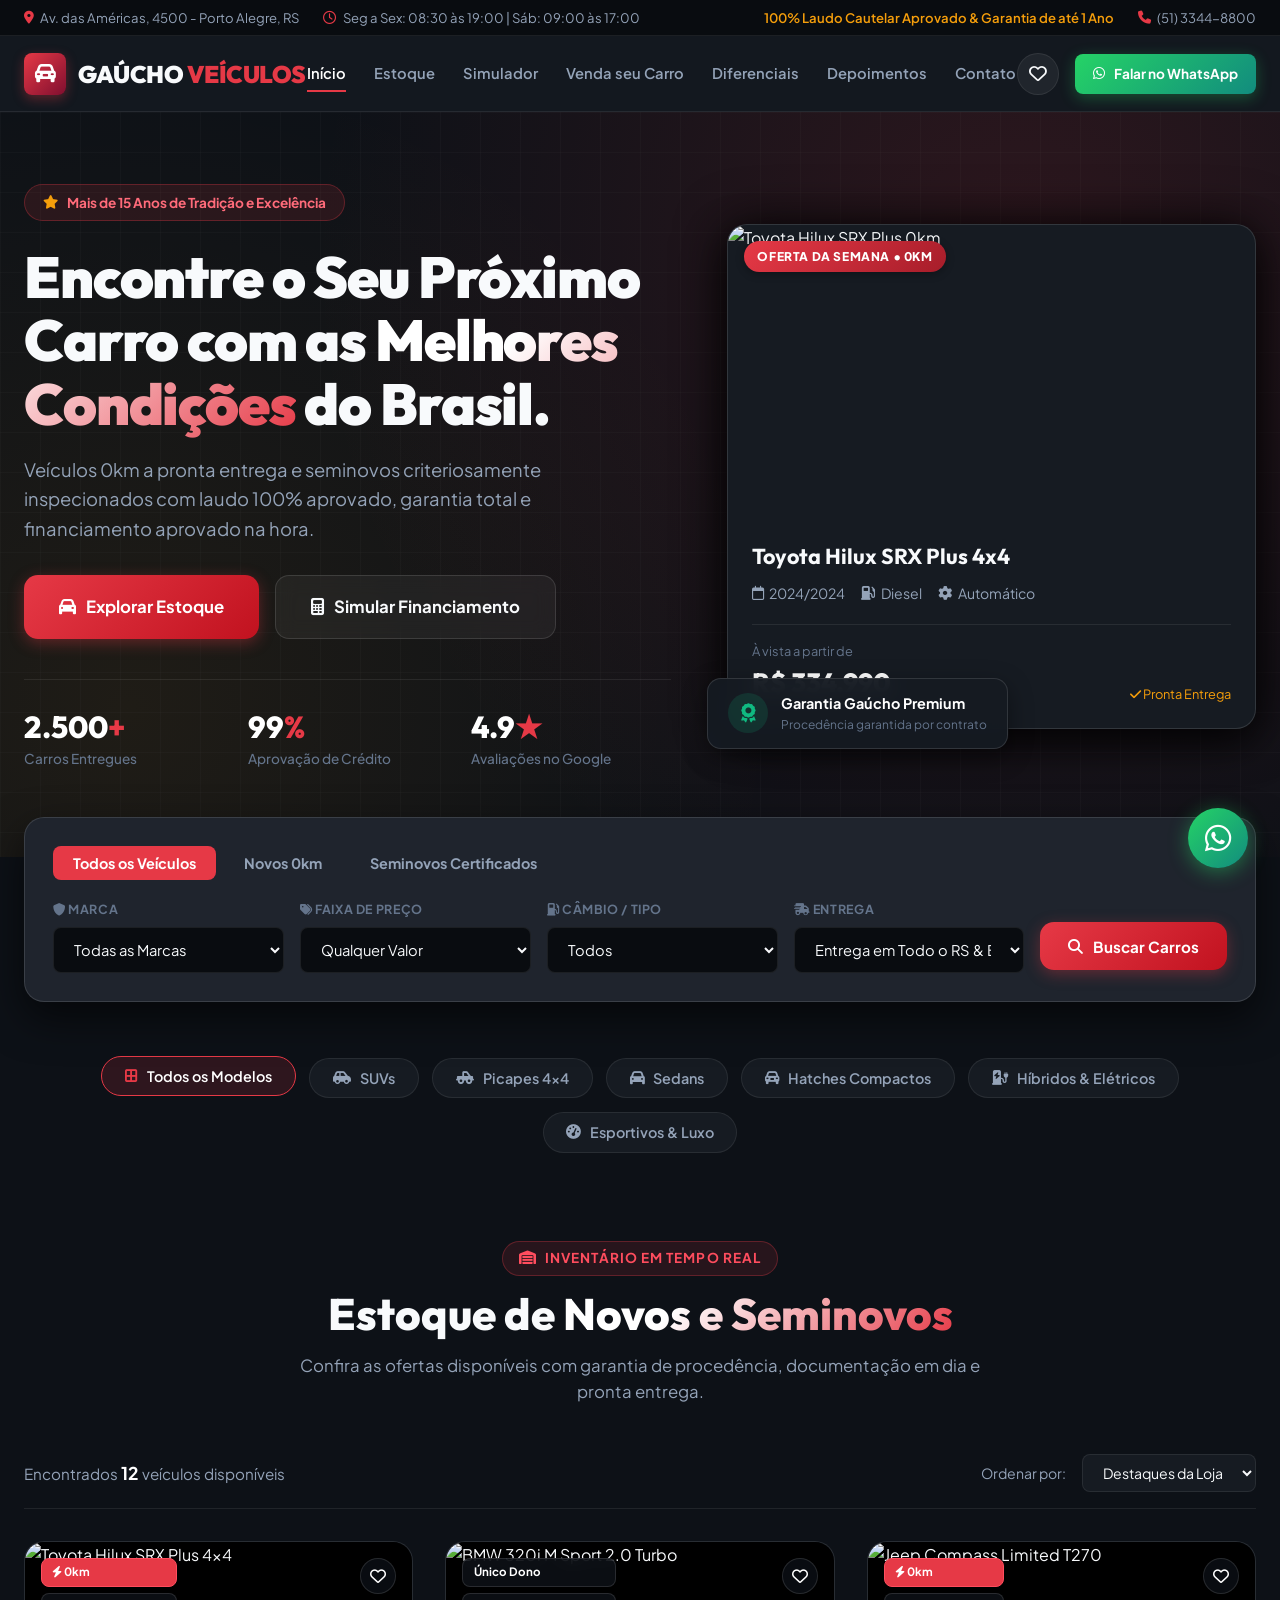
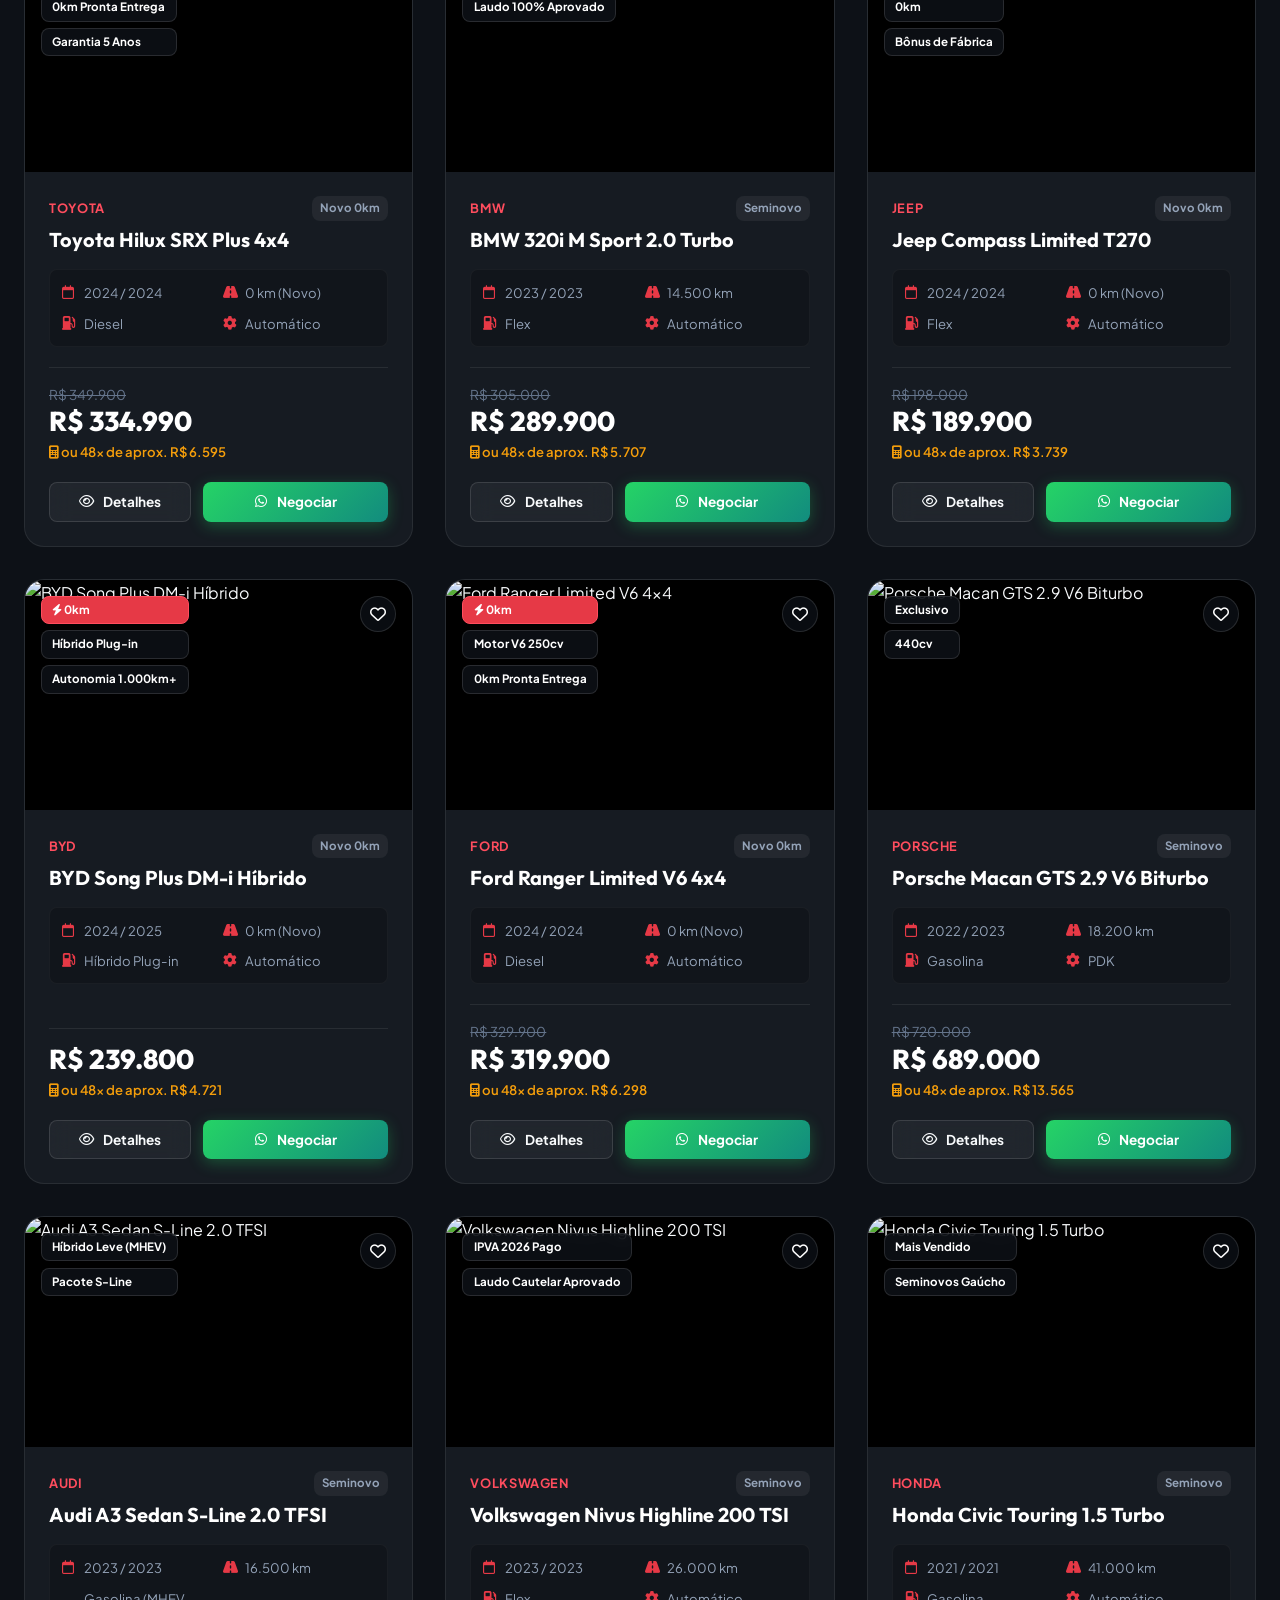
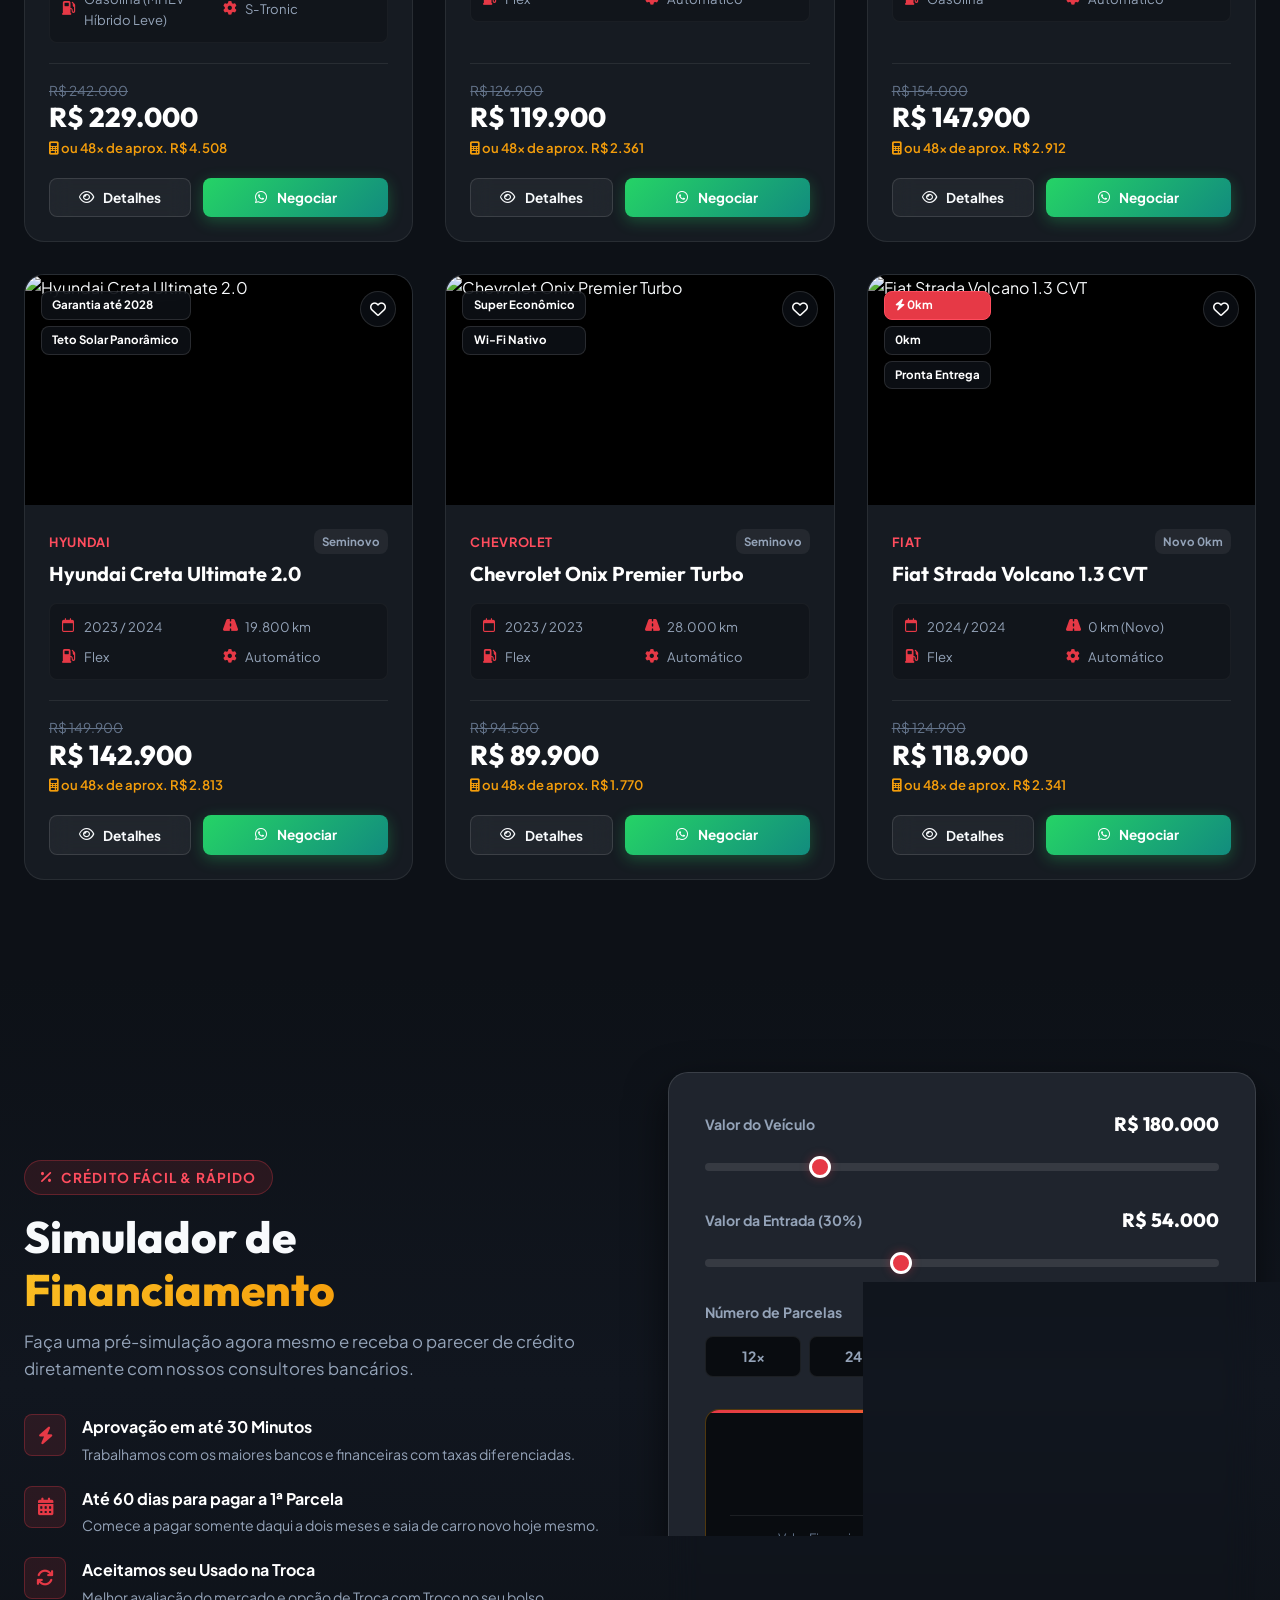
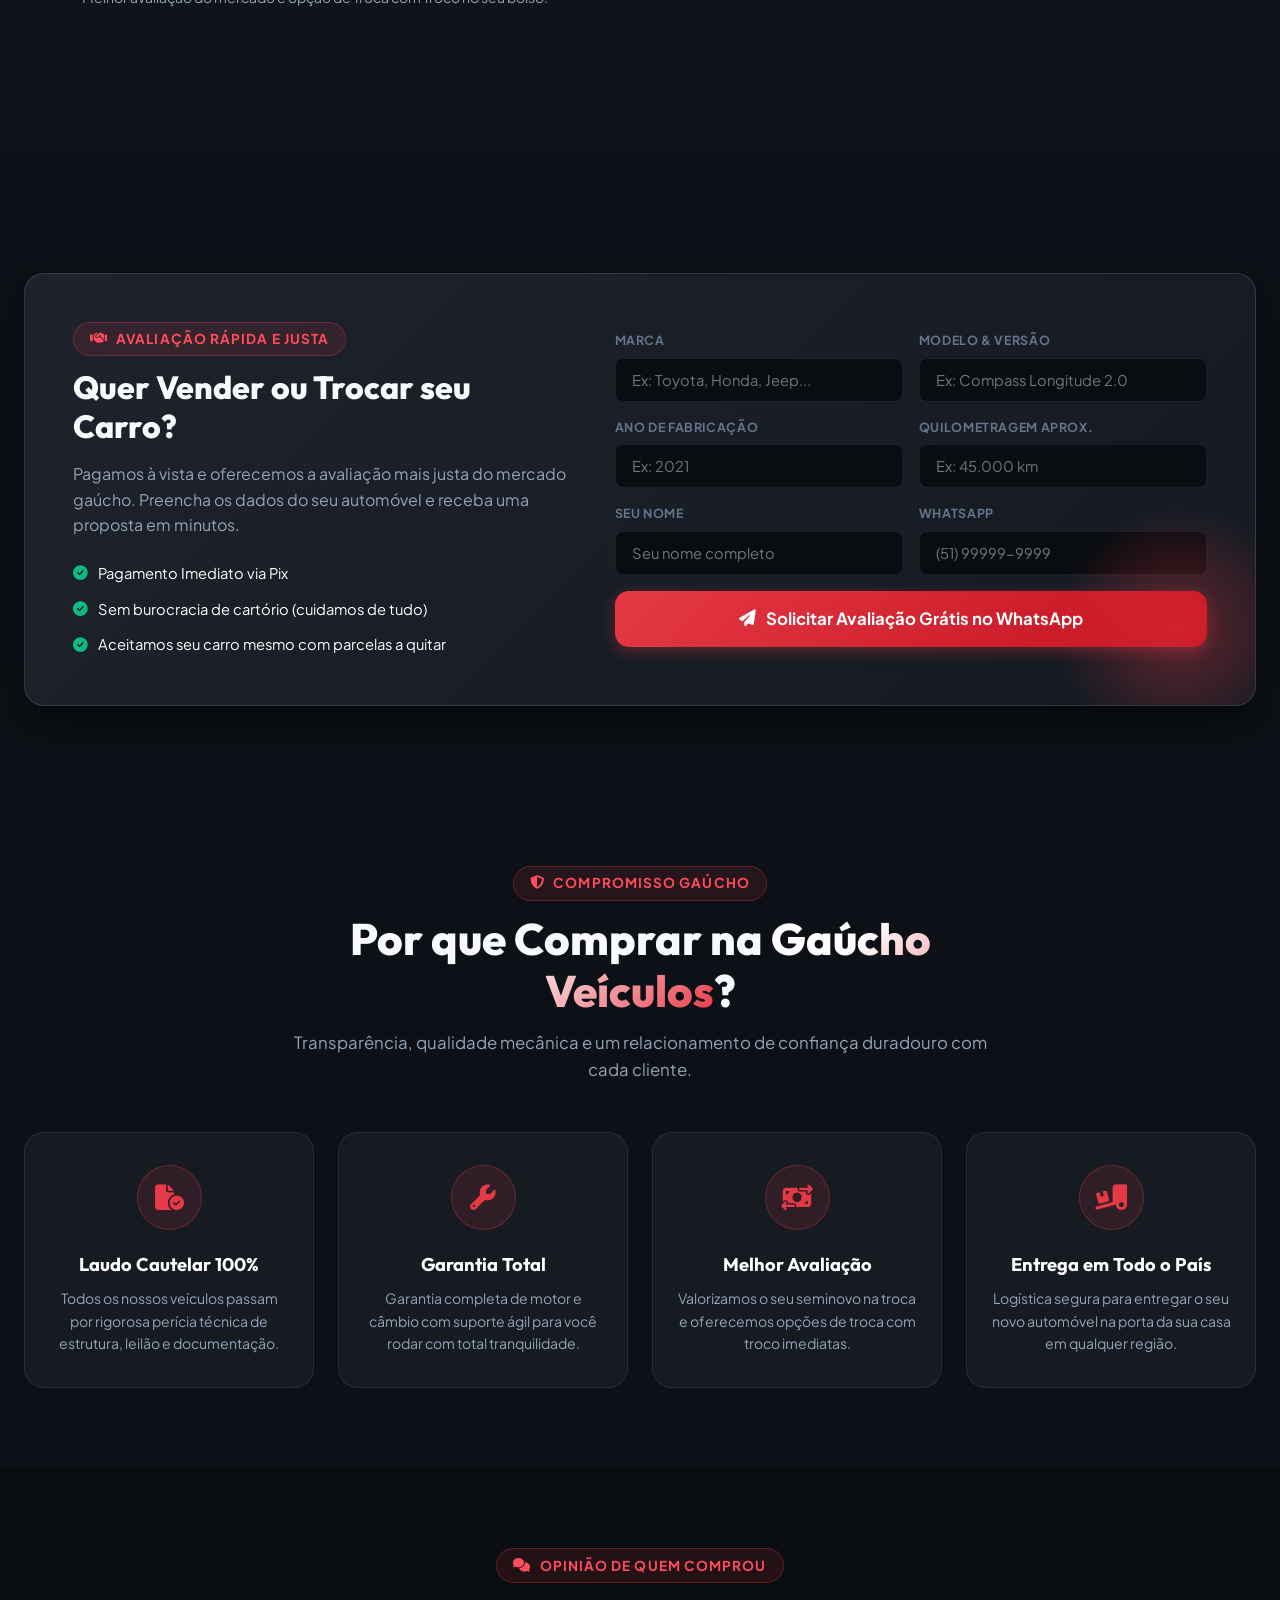
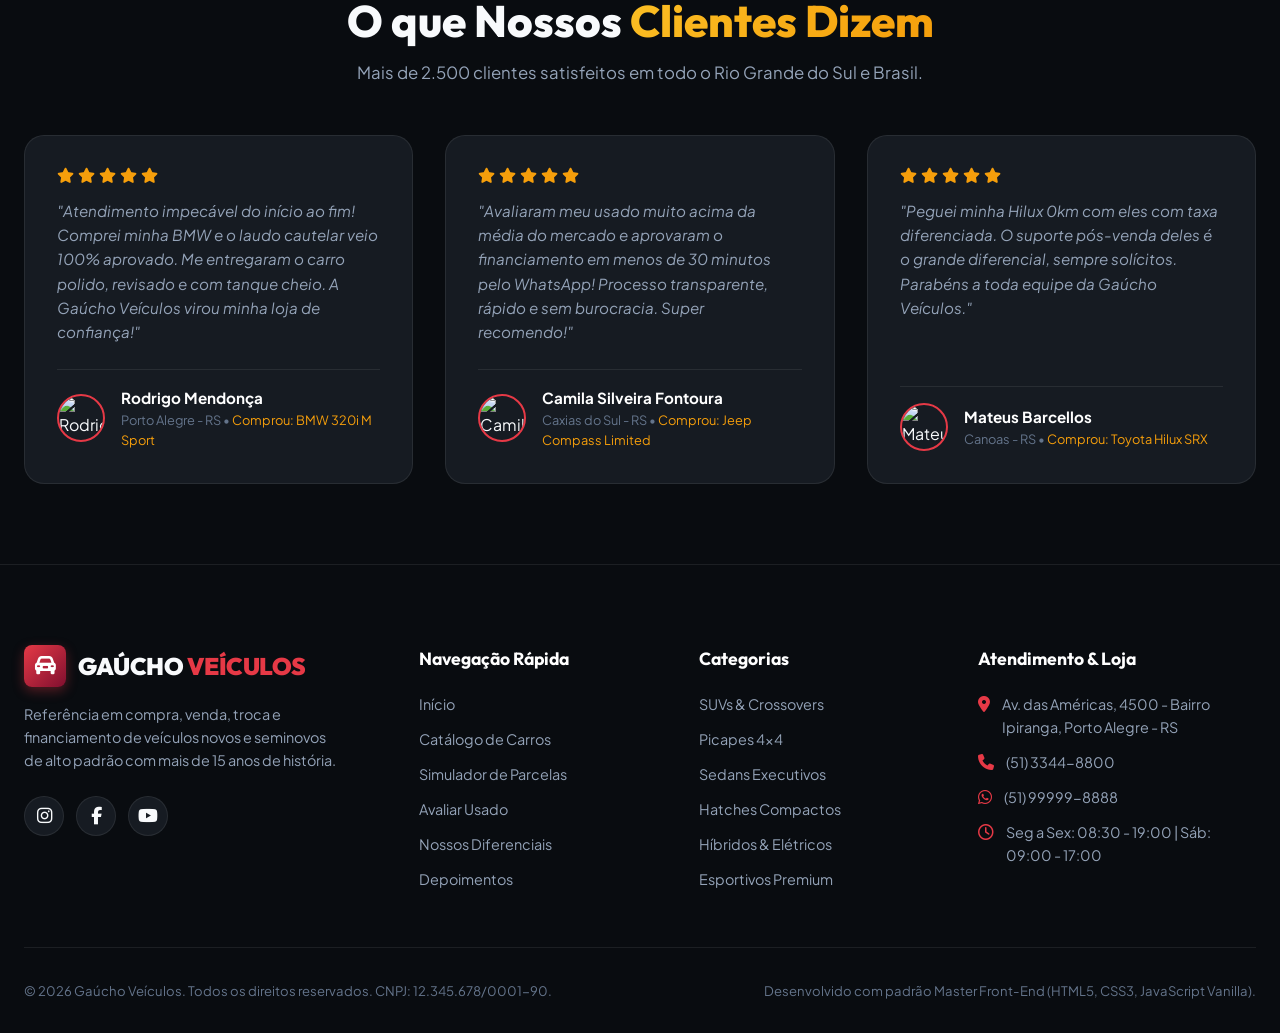
==== index.html @ 2c7e1b8a "feat: initial commit of Gaúcho Veículos landing page" ====
<!DOCTYPE html>
<html lang="pt-BR">
<head>
  <meta charset="UTF-8" />
  <meta name="viewport" content="width=device-width, initial-scale=1.0" />
  <meta name="description" content="Gaúcho Veículos - Os melhores automóveis novos (0km) e seminovos certificados. Laudo cautelar 100% aprovado, financiamento facilitado e a melhor avaliação do seu usado." />
  <meta name="keywords" content="carros novos, seminovos, comprar carro, financiamento de veículos, porto alegre, gaúcho veículos, suv, picape, sedan, 0km" />
  <meta name="author" content="Gaúcho Veículos" />

  <!-- Open Graph / Meta Compartilhamento -->
  <meta property="og:type" content="website" />
  <meta property="og:title" content="Gaúcho Veículos | Novos e Seminovos de Confiança" />
  <meta property="og:description" content="Encontre seu próximo carro novo ou seminovo com as melhores condições e taxas do mercado." />
  <meta property="og:image" content="https://images.unsplash.com/photo-1559416523-140ddc3d238c?auto=format&fit=crop&w=1200&q=80" />

  <title>Gaúcho Veículos | Carros Novos e Seminovos Premium</title>

  <!-- Font Awesome 6 (Ícones Modernos) -->
  <link rel="stylesheet" href="https://cdnjs.cloudflare.com/ajax/libs/font-awesome/6.5.1/css/all.min.css" />

  <!-- Estilos CSS -->
  <link rel="stylesheet" href="css/style.css" />
</head>
<body>

  <!-- ==================== TOPBAR ==================== -->
  <div class="topbar">
    <div class="container topbar-content">
      <div class="topbar-info">
        <div class="topbar-item">
          <i class="fa-solid fa-location-dot"></i>
          <span>Av. das Américas, 4500 - Porto Alegre, RS</span>
        </div>
        <div class="topbar-item">
          <i class="fa-regular fa-clock"></i>
          <span>Seg a Sex: 08:30 às 19:00 | Sáb: 09:00 às 17:00</span>
        </div>
      </div>
      <div class="topbar-info">
        <div class="topbar-item topbar-highlight">
          <i class="fa-solid fa-shield-check"></i>
          <span>100% Laudo Cautelar Aprovado & Garantia de até 1 Ano</span>
        </div>
        <div class="topbar-item">
          <i class="fa-solid fa-phone"></i>
          <span>(51) 3344-8800</span>
        </div>
      </div>
    </div>
  </div>

  <!-- ==================== NAVBAR ==================== -->
  <header class="navbar">
    <div class="container nav-container">
      <!-- Brand Logo -->
      <a href="#" class="brand-logo">
        <div class="brand-icon">
          <i class="fa-solid fa-car-rear"></i>
        </div>
        <div class="brand-name">GAÚCHO <span>VEÍCULOS</span></div>
      </a>

      <!-- Navigation Links -->
      <nav class="nav-links" id="nav-links">
        <a href="#inicio" class="nav-link active">Início</a>
        <a href="#estoque" class="nav-link">Estoque</a>
        <a href="#simulador" class="nav-link">Simulador</a>
        <a href="#vender" class="nav-link">Venda seu Carro</a>
        <a href="#diferenciais" class="nav-link">Diferenciais</a>
        <a href="#depoimentos" class="nav-link">Depoimentos</a>
        <a href="#contato" class="nav-link">Contato</a>
      </nav>

      <!-- Nav Actions (Favoritos & WhatsApp CTA) -->
      <div class="nav-actions">
        <button class="btn-favorites" id="btn-open-favorites" title="Ver Carros Favoritos">
          <i class="fa-regular fa-heart"></i>
          <span class="favorites-count" style="display: none;">0</span>
        </button>

        <a href="https://wa.me/5551999998888?text=Ol%C3%A1!%20Vim%20pelo%20site%20da%20Ga%C3%BAcho%20Ve%C3%ADculos%20e%20gostaria%20de%20um%20atendimento%20especializado." 
           target="_blank" 
           class="btn btn-whatsapp btn-sm">
          <i class="fa-brands fa-whatsapp"></i>
          <span>Falar no WhatsApp</span>
        </a>

        <button class="mobile-toggle" id="mobile-toggle" aria-label="Abrir Menu">
          <i class="fa-solid fa-bars"></i>
        </button>
      </div>
    </div>
  </header>

  <main>
    <!-- ==================== HERO SECTION ==================== -->
    <section class="hero" id="inicio">
      <div class="container hero-grid">
        <div class="hero-content">
          <div class="hero-badge-wrap">
            <i class="fa-solid fa-star"></i>
            <span>Mais de 15 Anos de Tradição e Excelência</span>
          </div>

          <h1 class="hero-title">
            Encontre o Seu Próximo Carro com as <span class="gradient-text">Melhores Condições</span> do Brasil.
          </h1>

          <p class="hero-description">
            Veículos 0km a pronta entrega e seminovos criteriosamente inspecionados com laudo 100% aprovado, garantia total e financiamento aprovado na hora.
          </p>

          <div class="hero-buttons">
            <a href="#estoque" class="btn btn-primary btn-lg">
              <i class="fa-solid fa-car"></i> Explorar Estoque
            </a>
            <a href="#simulador" class="btn btn-outline btn-lg">
              <i class="fa-solid fa-calculator"></i> Simular Financiamento
            </a>
          </div>

          <div class="hero-stats">
            <div class="stat-item">
              <div class="stat-number">2.500<span>+</span></div>
              <div class="stat-label">Carros Entregues</div>
            </div>
            <div class="stat-item">
              <div class="stat-number">99<span>%</span></div>
              <div class="stat-label">Aprovação de Crédito</div>
            </div>
            <div class="stat-item">
              <div class="stat-number">4.9<span>★</span></div>
              <div class="stat-label">Avaliações no Google</div>
            </div>
          </div>
        </div>

        <!-- Featured Vehicle Card in Hero -->
        <div class="hero-visual">
          <div class="hero-card-featured">
            <div class="hero-card-image-wrap">
              <img src="https://images.unsplash.com/photo-1559416523-140ddc3d238c?auto=format&fit=crop&w=1200&q=80" alt="Toyota Hilux SRX Plus 0km" />
              <div class="hero-card-tag">Oferta da Semana • 0km</div>
            </div>
            <div class="hero-card-body">
              <h3 class="hero-card-title">Toyota Hilux SRX Plus 4x4</h3>
              <div class="hero-card-specs">
                <span><i class="fa-regular fa-calendar"></i> 2024/2024</span>
                <span><i class="fa-solid fa-gas-pump"></i> Diesel</span>
                <span><i class="fa-solid fa-gear"></i> Automático</span>
              </div>
              <div class="hero-card-price-row">
                <div>
                  <div style="font-size: 0.8rem; color: var(--text-muted);">À vista a partir de</div>
                  <div class="hero-card-price">R$ 334.990</div>
                </div>
                <div class="hero-card-installments">
                  <i class="fa-solid fa-check"></i> Pronta Entrega
                </div>
              </div>
            </div>
          </div>

          <div class="hero-floating-badge">
            <div class="hero-floating-icon">
              <i class="fa-solid fa-award"></i>
            </div>
            <div>
              <div class="hero-floating-title">Garantia Gaúcho Premium</div>
              <div class="hero-floating-sub">Procedência garantida por contrato</div>
            </div>
          </div>
        </div>
      </div>
    </section>

    <!-- ==================== QUICK SEARCH BAR ==================== -->
    <section class="quick-search-section">
      <div class="container">
        <div class="quick-search-card">
          <!-- Search Tabs -->
          <div class="search-tabs">
            <button class="search-tab-btn active" data-condition="all">Todos os Veículos</button>
            <button class="search-tab-btn" data-condition="novo">Novos 0km</button>
            <button class="search-tab-btn" data-condition="seminovo">Seminovos Certificados</button>
          </div>

          <!-- Form Filters -->
          <form class="quick-search-form" id="quick-search-form">
            <div class="form-group">
              <label for="quick-brand-select"><i class="fa-solid fa-shield"></i> Marca</label>
              <select id="quick-brand-select" class="form-control">
                <option value="all">Todas as Marcas</option>
              </select>
            </div>

            <div class="form-group">
              <label for="quick-price-select"><i class="fa-solid fa-tags"></i> Faixa de Preço</label>
              <select id="quick-price-select" class="form-control">
                <option value="all">Qualquer Valor</option>
                <option value="100000">Até R$ 100.000</option>
                <option value="150000">Até R$ 150.000</option>
                <option value="250000">Até R$ 250.000</option>
                <option value="350000">Até R$ 350.000</option>
                <option value="700000">Acima de R$ 350.000</option>
              </select>
            </div>

            <div class="form-group">
              <label for="quick-fuel-select"><i class="fa-solid fa-gas-pump"></i> Câmbio / Tipo</label>
              <select id="quick-fuel-select" class="form-control">
                <option value="all">Todos</option>
                <option value="automatico">Automático</option>
                <option value="manual">Manual</option>
                <option value="hibrido">Híbrido / Elétrico</option>
              </select>
            </div>

            <div class="form-group">
              <label for="quick-city-select"><i class="fa-solid fa-truck-fast"></i> Entrega</label>
              <select id="quick-city-select" class="form-control">
                <option value="all">Entrega em Todo o RS & Brasil</option>
              </select>
            </div>

            <button type="submit" class="btn btn-primary" style="height: 48px; margin-top: 1.25rem;">
              <i class="fa-solid fa-magnifying-glass"></i> Buscar Carros
            </button>
          </form>
        </div>
      </div>
    </section>

    <!-- ==================== CATEGORIES PILLS ==================== -->
    <section class="categories-bar-section">
      <div class="container">
        <div class="category-pills-wrap">
          <button class="category-pill active" data-category="all">
            <i class="fa-solid fa-border-all"></i> Todos os Modelos
          </button>
          <button class="category-pill" data-category="suv">
            <i class="fa-solid fa-car-side"></i> SUVs
          </button>
          <button class="category-pill" data-category="pickup">
            <i class="fa-solid fa-truck-pickup"></i> Picapes 4x4
          </button>
          <button class="category-pill" data-category="sedan">
            <i class="fa-solid fa-car"></i> Sedans
          </button>
          <button class="category-pill" data-category="hatch">
            <i class="fa-solid fa-car-rear"></i> Hatches Compactos
          </button>
          <button class="category-pill" data-category="eletrico">
            <i class="fa-solid fa-charging-station"></i> Híbridos & Elétricos
          </button>
          <button class="category-pill" data-category="esportivo">
            <i class="fa-solid fa-gauge-high"></i> Esportivos & Luxo
          </button>
        </div>
      </div>
    </section>

    <!-- ==================== ESTOQUE (CATÁLOGO) ==================== -->
    <section class="catalog-section" id="estoque">
      <div class="container">
        <div class="section-header">
          <div class="section-tag">
            <i class="fa-solid fa-warehouse"></i> Inventário em Tempo Real
          </div>
          <h2 class="section-title">Estoque de <span class="gradient-text">Novos e Seminovos</span></h2>
          <p class="section-subtitle">
            Confira as ofertas disponíveis com garantia de procedência, documentação em dia e pronta entrega.
          </p>
        </div>

        <!-- Catalog Header Bar (Contador e Ordenação) -->
        <div class="catalog-header-bar">
          <div class="catalog-results-count">
            Encontrados <strong id="catalog-count">0</strong> veículos disponíveis
          </div>
          <div class="catalog-controls">
            <label for="sort-select" style="font-size: 0.88rem; color: var(--text-secondary);">Ordenar por:</label>
            <select id="sort-select" class="sort-select">
              <option value="featured">Destaques da Loja</option>
              <option value="price-asc">Menor Preço</option>
              <option value="price-desc">Maior Preço</option>
              <option value="year-desc">Ano mais Novo</option>
            </select>
          </div>
        </div>

        <!-- Dynamic Grid of Cars -->
        <div class="catalog-grid" id="catalog-grid">
          <!-- Renderizado dinamicamente via app.js -->
        </div>
      </div>
    </section>

    <!-- ==================== SIMULADOR DE FINANCIAMENTO ==================== -->
    <section class="simulator-section" id="simulador">
      <div class="container">
        <div class="simulator-grid">
          <div class="simulator-content">
            <div class="section-tag">
              <i class="fa-solid fa-percent"></i> Crédito Fácil & Rápido
            </div>
            <h2 class="section-title">Simulador de <span class="gold-text">Financiamento</span></h2>
            <p class="section-subtitle">
              Faça uma pré-simulação agora mesmo e receba o parecer de crédito diretamente com nossos consultores bancários.
            </p>

            <div class="simulator-features-list">
              <div class="sim-feat-item">
                <div class="sim-feat-icon">
                  <i class="fa-solid fa-bolt"></i>
                </div>
                <div class="sim-feat-text">
                  <h4>Aprovação em até 30 Minutos</h4>
                  <p>Trabalhamos com os maiores bancos e financeiras com taxas diferenciadas.</p>
                </div>
              </div>

              <div class="sim-feat-item">
                <div class="sim-feat-icon">
                  <i class="fa-solid fa-calendar-days"></i>
                </div>
                <div class="sim-feat-text">
                  <h4>Até 60 dias para pagar a 1ª Parcela</h4>
                  <p>Comece a pagar somente daqui a dois meses e saia de carro novo hoje mesmo.</p>
                </div>
              </div>

              <div class="sim-feat-item">
                <div class="sim-feat-icon">
                  <i class="fa-solid fa-arrows-rotate"></i>
                </div>
                <div class="sim-feat-text">
                  <h4>Aceitamos seu Usado na Troca</h4>
                  <p>Melhor avaliação do mercado e opção de Troca com Troco no seu bolso.</p>
                </div>
              </div>
            </div>
          </div>

          <!-- Interactive Simulator Card -->
          <div class="simulator-card">
            <!-- Valor do Carro -->
            <div class="sim-range-group">
              <div class="sim-range-header">
                <label>Valor do Veículo</label>
                <div class="sim-range-value" id="sim-price-display">R$ 180.000</div>
              </div>
              <input type="range" class="sim-range" id="sim-price-input" min="40000" max="700000" step="5000" value="180000" />
            </div>

            <!-- Valor da Entrada -->
            <div class="sim-range-group">
              <div class="sim-range-header">
                <label>Valor da Entrada (<span id="sim-down-percent">30%</span>)</label>
                <div class="sim-range-value" id="sim-down-display">R$ 54.000</div>
              </div>
              <input type="range" class="sim-range" id="sim-down-input" min="0" max="144000" step="2000" value="54000" />
            </div>

            <!-- Prazo em Meses -->
            <div class="sim-range-group">
              <div class="sim-range-header">
                <label>Número de Parcelas</label>
              </div>
              <div class="sim-term-options">
                <button type="button" class="sim-term-btn" data-term="12">12x</button>
                <button type="button" class="sim-term-btn" data-term="24">24x</button>
                <button type="button" class="sim-term-btn" data-term="36">36x</button>
                <button type="button" class="sim-term-btn active" data-term="48">48x</button>
                <button type="button" class="sim-term-btn" data-term="60">60x</button>
              </div>
            </div>

            <!-- Resultado Calculado -->
            <div class="sim-results-box">
              <div class="sim-results-label">Parcela Estimada</div>
              <div class="sim-installment-value" id="sim-installment-val">R$ 3.652</div>
              <div class="sim-details-micro">
                <span>Valor Financiado: <strong id="sim-financed-val" style="color: #fff;">R$ 126.000</strong></span>
                <span>Prazo: <strong id="sim-term-display" style="color: #fff;">48 meses</strong></span>
              </div>
            </div>

            <a href="#" target="_blank" class="btn btn-whatsapp btn-lg" id="sim-whatsapp-btn" style="width: 100%;">
              <i class="fa-brands fa-whatsapp"></i> Enviar Proposta para o WhatsApp
            </a>
          </div>
        </div>
      </div>
    </section>

    <!-- ==================== VENDA OU TROQUE SEU CARRO ==================== -->
    <section class="tradein-section" id="vender">
      <div class="container">
        <div class="tradein-card">
          <div class="tradein-info">
            <div class="section-tag">
              <i class="fa-solid fa-handshake"></i> Avaliação Rápida e Justa
            </div>
            <h3>Quer Vender ou Trocar seu Carro?</h3>
            <p>
              Pagamos à vista e oferecemos a avaliação mais justa do mercado gaúcho. Preencha os dados do seu automóvel e receba uma proposta em minutos.
            </p>

            <div class="tradein-perks">
              <div class="perk-item">
                <i class="fa-solid fa-circle-check"></i> Pagamento Imediato via Pix
              </div>
              <div class="perk-item">
                <i class="fa-solid fa-circle-check"></i> Sem burocracia de cartório (cuidamos de tudo)
              </div>
              <div class="perk-item">
                <i class="fa-solid fa-circle-check"></i> Aceitamos seu carro mesmo com parcelas a quitar
              </div>
            </div>
          </div>

          <!-- Formulário de Avaliação -->
          <form class="tradein-form" id="tradein-form">
            <div class="form-group">
              <label for="trade-brand">Marca</label>
              <input type="text" id="trade-brand" class="form-control" placeholder="Ex: Toyota, Honda, Jeep..." required />
            </div>

            <div class="form-group">
              <label for="trade-model">Modelo & Versão</label>
              <input type="text" id="trade-model" class="form-control" placeholder="Ex: Compass Longitude 2.0" required />
            </div>

            <div class="form-group">
              <label for="trade-year">Ano de Fabricação</label>
              <input type="text" id="trade-year" class="form-control" placeholder="Ex: 2021" required />
            </div>

            <div class="form-group">
              <label for="trade-km">Quilometragem Aprox.</label>
              <input type="text" id="trade-km" class="form-control" placeholder="Ex: 45.000 km" required />
            </div>

            <div class="form-group">
              <label for="trade-name">Seu Nome</label>
              <input type="text" id="trade-name" class="form-control" placeholder="Seu nome completo" required />
            </div>

            <div class="form-group">
              <label for="trade-phone">WhatsApp</label>
              <input type="tel" id="trade-phone" class="form-control" placeholder="(51) 99999-9999" required />
            </div>

            <div class="full-col">
              <button type="submit" class="btn btn-primary btn-lg" style="width: 100%;">
                <i class="fa-solid fa-paper-plane"></i> Solicitar Avaliação Grátis no WhatsApp
              </button>
            </div>
          </form>
        </div>
      </div>
    </section>

    <!-- ==================== DIFERENCIAIS ==================== -->
    <section class="why-us-section" id="diferenciais">
      <div class="container">
        <div class="section-header">
          <div class="section-tag">
            <i class="fa-solid fa-shield-halved"></i> Compromisso Gaúcho
          </div>
          <h2 class="section-title">Por que Comprar na <span class="gradient-text">Gaúcho Veículos</span>?</h2>
          <p class="section-subtitle">
            Transparência, qualidade mecânica e um relacionamento de confiança duradouro com cada cliente.
          </p>
        </div>

        <div class="why-grid">
          <div class="why-card">
            <div class="why-icon-wrap">
              <i class="fa-solid fa-file-circle-check"></i>
            </div>
            <h4>Laudo Cautelar 100%</h4>
            <p>Todos os nossos veículos passam por rigorosa perícia técnica de estrutura, leilão e documentação.</p>
          </div>

          <div class="why-card">
            <div class="why-icon-wrap">
              <i class="fa-solid fa-wrench"></i>
            </div>
            <h4>Garantia Total</h4>
            <p>Garantia completa de motor e câmbio com suporte ágil para você rodar com total tranquilidade.</p>
          </div>

          <div class="why-card">
            <div class="why-icon-wrap">
              <i class="fa-solid fa-money-bill-transfer"></i>
            </div>
            <h4>Melhor Avaliação</h4>
            <p>Valorizamos o seu seminovo na troca e oferecemos opções de troca com troco imediatas.</p>
          </div>

          <div class="why-card">
            <div class="why-icon-wrap">
              <i class="fa-solid fa-truck-ramp-box"></i>
            </div>
            <h4>Entrega em Todo o País</h4>
            <p>Logística segura para entregar o seu novo automóvel na porta da sua casa em qualquer região.</p>
          </div>
        </div>
      </div>
    </section>

    <!-- ==================== DEPOIMENTOS ==================== -->
    <section class="testimonials-section" id="depoimentos">
      <div class="container">
        <div class="section-header">
          <div class="section-tag">
            <i class="fa-solid fa-comments"></i> Opinião de Quem Comprou
          </div>
          <h2 class="section-title">O que Nossos <span class="gold-text">Clientes Dizem</span></h2>
          <p class="section-subtitle">
            Mais de 2.500 clientes satisfeitos em todo o Rio Grande do Sul e Brasil.
          </p>
        </div>

        <div class="testimonials-grid" id="testimonials-grid">
          <!-- Renderizado dinamicamente via app.js -->
        </div>
      </div>
    </section>
  </main>

  <!-- ==================== FOOTER ==================== -->
  <footer class="footer" id="contato">
    <div class="container">
      <div class="footer-grid">
        <div class="footer-about">
          <a href="#" class="brand-logo">
            <div class="brand-icon">
              <i class="fa-solid fa-car-rear"></i>
            </div>
            <div class="brand-name">GAÚCHO <span>VEÍCULOS</span></div>
          </a>
          <p>
            Referência em compra, venda, troca e financiamento de veículos novos e seminovos de alto padrão com mais de 15 anos de história.
          </p>
          <div class="footer-socials">
            <a href="https://instagram.com" target="_blank" class="social-btn" title="Instagram"><i class="fa-brands fa-instagram"></i></a>
            <a href="https://facebook.com" target="_blank" class="social-btn" title="Facebook"><i class="fa-brands fa-facebook-f"></i></a>
            <a href="https://youtube.com" target="_blank" class="social-btn" title="YouTube"><i class="fa-brands fa-youtube"></i></a>
          </div>
        </div>

        <div class="footer-col">
          <h4>Navegação Rápida</h4>
          <div class="footer-links">
            <a href="#inicio">Início</a>
            <a href="#estoque">Catálogo de Carros</a>
            <a href="#simulador">Simulador de Parcelas</a>
            <a href="#vender">Avaliar Usado</a>
            <a href="#diferenciais">Nossos Diferenciais</a>
            <a href="#depoimentos">Depoimentos</a>
          </div>
        </div>

        <div class="footer-col">
          <h4>Categorias</h4>
          <div class="footer-links">
            <a href="#estoque">SUVs & Crossovers</a>
            <a href="#estoque">Picapes 4x4</a>
            <a href="#estoque">Sedans Executivos</a>
            <a href="#estoque">Hatches Compactos</a>
            <a href="#estoque">Híbridos & Elétricos</a>
            <a href="#estoque">Esportivos Premium</a>
          </div>
        </div>

        <div class="footer-col">
          <h4>Atendimento & Loja</h4>
          <div class="footer-contact-item">
            <i class="fa-solid fa-location-dot"></i>
            <span>Av. das Américas, 4500 - Bairro Ipiranga, Porto Alegre - RS</span>
          </div>
          <div class="footer-contact-item">
            <i class="fa-solid fa-phone"></i>
            <span>(51) 3344-8800</span>
          </div>
          <div class="footer-contact-item">
            <i class="fa-brands fa-whatsapp"></i>
            <span>(51) 99999-8888</span>
          </div>
          <div class="footer-contact-item">
            <i class="fa-regular fa-clock"></i>
            <span>Seg a Sex: 08:30 - 19:00 | Sáb: 09:00 - 17:00</span>
          </div>
        </div>
      </div>

      <div class="footer-bottom">
        <div>
          © 2026 Gaúcho Veículos. Todos os direitos reservados. CNPJ: 12.345.678/0001-90.
        </div>
        <div>
          Desenvolvido com padrão Master Front-End (HTML5, CSS3, JavaScript Vanilla).
        </div>
      </div>
    </div>
  </footer>

  <!-- ==================== MODAL DE DETALHES ==================== -->
  <div class="modal-overlay" id="detail-modal">
    <div class="modal-card">
      <button class="modal-close-btn" id="detail-modal-close" aria-label="Fechar Modal">
        <i class="fa-solid fa-xmark"></i>
      </button>
      <div id="detail-modal-body">
        <!-- Renderizado dinamicamente via app.js -->
      </div>
    </div>
  </div>

  <!-- ==================== MODAL DE FAVORITOS ==================== -->
  <div class="modal-overlay" id="favorites-modal">
    <div class="modal-card" style="max-width: 600px;">
      <button class="modal-close-btn" id="favs-modal-close" aria-label="Fechar Modal">
        <i class="fa-solid fa-xmark"></i>
      </button>
      <div style="padding: 1.5rem 2rem 0; border-bottom: 1px solid var(--border-subtle);">
        <h3 style="font-family: var(--font-display); font-size: 1.4rem;">
          <i class="fa-solid fa-heart" style="color: var(--primary); margin-right: 0.5rem;"></i> Meus Veículos Favoritos
        </h3>
      </div>
      <div class="favorites-modal-list" id="favorites-list">
        <!-- Renderizado dinamicamente via app.js -->
      </div>
    </div>
  </div>

  <!-- ==================== FLOATING WHATSAPP BUTTON ==================== -->
  <a href="https://wa.me/5551999998888?text=Ol%C3%A1!%20Gostaria%20de%20mais%20informa%C3%A7%C3%B5es%20sobre%20os%20ve%C3%ADculos%20da%20Ga%C3%BAcho%20Ve%C3%ADculos." 
     target="_blank" 
     class="floating-whatsapp" 
     title="Conversar no WhatsApp">
    <i class="fa-brands fa-whatsapp"></i>
  </a>

  <!-- ==================== TOAST NOTIFICATION ==================== -->
  <div class="toast" id="app-toast">
    <span id="toast-message"><i class="fa-solid fa-circle-check"></i> Mensagem</span>
  </div>

  <!-- Scripts -->
  <script src="js/data.js"></script>
  <script src="js/app.js"></script>
</body>
</html>
---- css/style.css ----
/* ==========================================================================
   GAÚCHO VEÍCULOS - ESTILOS PRINCIPAIS (CSS3 MODERNO)
   Desenvolvido com foco em alta conversão, responsividade e estética premium.
   ========================================================================== */

@import url('https://fonts.googleapis.com/css2?family=Outfit:wght@400;500;600;700;800;900&family=Plus+Jakarta+Sans:wght@300;400;500;600;700&display=swap');

/* --- VARIÁVEIS DO TEMA --- */
:root {
  /* Cores Principais */
  --bg-dark: #090c10;
  --bg-body: #0d1117;
  --bg-surface: #161b22;
  --bg-surface-elevated: #1f242d;
  --bg-surface-glass: rgba(22, 27, 34, 0.85);
  
  --primary: #e63946;
  --primary-hover: #ff4d5e;
  --primary-glow: rgba(230, 57, 70, 0.35);
  --primary-subtle: rgba(230, 57, 70, 0.12);

  --accent-gold: #f59e0b;
  --accent-gold-glow: rgba(245, 158, 11, 0.25);
  --accent-green: #10b981;
  --whatsapp-color: #25d366;
  --whatsapp-glow: rgba(37, 211, 102, 0.3);

  /* Cores de Texto */
  --text-primary: #f8fafc;
  --text-secondary: #94a3b8;
  --text-muted: #64748b;
  --text-inverse: #090c10;

  /* Bordas e Sombras */
  --border-subtle: rgba(255, 255, 255, 0.08);
  --border-focus: rgba(230, 57, 70, 0.5);
  --border-glass: rgba(255, 255, 255, 0.12);
  
  --shadow-sm: 0 2px 8px rgba(0, 0, 0, 0.3);
  --shadow-md: 0 8px 24px rgba(0, 0, 0, 0.4);
  --shadow-lg: 0 16px 40px rgba(0, 0, 0, 0.6);
  --shadow-glow: 0 0 30px var(--primary-glow);

  /* Tipografia */
  --font-display: 'Outfit', -apple-system, BlinkMacSystemFont, 'Segoe UI', Roboto, sans-serif;
  --font-body: 'Plus Jakarta Sans', -apple-system, BlinkMacSystemFont, 'Segoe UI', Roboto, sans-serif;

  /* Transições e Curvas */
  --transition-fast: 0.15s ease;
  --transition-normal: 0.25s cubic-bezier(0.4, 0, 0.2, 1);
  --transition-slow: 0.4s cubic-bezier(0.16, 1, 0.3, 1);
  --radius-sm: 8px;
  --radius-md: 14px;
  --radius-lg: 20px;
  --radius-full: 9999px;
  --max-width: 1280px;
}

/* --- RESET & BASE --- */
*, *::before, *::after {
  box-sizing: border-box;
  margin: 0;
  padding: 0;
}

html {
  scroll-behavior: smooth;
  font-size: 16px;
  color-scheme: dark;
}

body {
  font-family: var(--font-body);
  background-color: var(--bg-body);
  color: var(--text-primary);
  line-height: 1.6;
  overflow-x: hidden;
  -webkit-font-smoothing: antialiased;
  -moz-osx-font-smoothing: grayscale;
}

img {
  max-width: 100%;
  height: auto;
  display: block;
}

a {
  color: inherit;
  text-decoration: none;
  transition: var(--transition-fast);
}

button, input, select, textarea {
  font-family: inherit;
  font-size: inherit;
  border: none;
  outline: none;
  color: inherit;
}

button {
  cursor: pointer;
}

ul {
  list-style: none;
}

.container {
  width: 100%;
  max-width: var(--max-width);
  margin: 0 auto;
  padding: 0 1.5rem;
}

/* --- UTILITÁRIOS & TYPOGRAPHY --- */
.gradient-text {
  background: linear-gradient(135deg, #ffffff 30%, #e63946 100%);
  -webkit-background-clip: text;
  -webkit-text-fill-color: transparent;
}

.gold-text {
  background: linear-gradient(135deg, #fbbf24, #f59e0b);
  -webkit-background-clip: text;
  -webkit-text-fill-color: transparent;
}

.section-header {
  text-align: center;
  max-width: 700px;
  margin: 0 auto 3rem;
}

.section-tag {
  display: inline-flex;
  align-items: center;
  gap: 0.5rem;
  padding: 0.35rem 1rem;
  background: var(--primary-subtle);
  border: 1px solid rgba(230, 57, 70, 0.3);
  border-radius: var(--radius-full);
  color: var(--primary-hover);
  font-size: 0.85rem;
  font-weight: 700;
  text-transform: uppercase;
  letter-spacing: 0.08em;
  margin-bottom: 0.75rem;
}

.section-title {
  font-family: var(--font-display);
  font-size: clamp(2rem, 3.5vw, 2.75rem);
  font-weight: 800;
  line-height: 1.2;
  margin-bottom: 0.75rem;
}

.section-subtitle {
  color: var(--text-secondary);
  font-size: 1.05rem;
}

/* --- BOTÕES --- */
.btn {
  display: inline-flex;
  align-items: center;
  justify-content: center;
  gap: 0.6rem;
  padding: 0.85rem 1.75rem;
  border-radius: var(--radius-md);
  font-weight: 700;
  font-size: 0.95rem;
  transition: var(--transition-normal);
  white-space: nowrap;
}

.btn-primary {
  background: linear-gradient(135deg, var(--primary), #c1121f);
  color: #ffffff;
  box-shadow: 0 4px 15px var(--primary-glow);
}

.btn-primary:hover {
  background: linear-gradient(135deg, var(--primary-hover), var(--primary));
  box-shadow: 0 6px 22px rgba(230, 57, 70, 0.6);
  transform: translateY(-2px);
}

.btn-whatsapp {
  background: linear-gradient(135deg, #25d366, #128c7e);
  color: #ffffff;
  box-shadow: 0 4px 15px var(--whatsapp-glow);
}

.btn-whatsapp:hover {
  background: linear-gradient(135deg, #2bf075, #25d366);
  box-shadow: 0 6px 24px rgba(37, 211, 102, 0.5);
  transform: translateY(-2px);
}

.btn-outline {
  background: rgba(255, 255, 255, 0.05);
  border: 1px solid var(--border-glass);
  color: var(--text-primary);
  backdrop-filter: blur(10px);
}

.btn-outline:hover {
  background: rgba(255, 255, 255, 0.12);
  border-color: rgba(255, 255, 255, 0.3);
  transform: translateY(-2px);
}

.btn-sm {
  padding: 0.55rem 1.1rem;
  font-size: 0.85rem;
  border-radius: var(--radius-sm);
}

.btn-lg {
  padding: 1.1rem 2.2rem;
  font-size: 1.05rem;
  border-radius: var(--radius-md);
}

/* --- TOP BAR --- */
.topbar {
  background-color: var(--bg-dark);
  border-bottom: 1px solid var(--border-subtle);
  font-size: 0.82rem;
  color: var(--text-secondary);
  padding: 0.45rem 0;
}

.topbar-content {
  display: flex;
  justify-content: space-between;
  align-items: center;
  flex-wrap: wrap;
  gap: 0.5rem;
}

.topbar-info {
  display: flex;
  align-items: center;
  gap: 1.5rem;
}

.topbar-item {
  display: flex;
  align-items: center;
  gap: 0.4rem;
}

.topbar-item i {
  color: var(--primary);
}

.topbar-highlight {
  color: var(--accent-gold);
  font-weight: 600;
}

/* --- NAVBAR --- */
.navbar {
  position: sticky;
  top: 0;
  z-index: 1000;
  background: var(--bg-surface-glass);
  backdrop-filter: blur(20px);
  -webkit-backdrop-filter: blur(20px);
  border-bottom: 1px solid var(--border-subtle);
  transition: var(--transition-normal);
}

.navbar.scrolled {
  background: rgba(13, 17, 23, 0.95);
  box-shadow: var(--shadow-md);
}

.nav-container {
  display: flex;
  align-items: center;
  justify-content: space-between;
  height: 75px;
}

.brand-logo {
  display: flex;
  align-items: center;
  gap: 0.75rem;
  font-family: var(--font-display);
  font-weight: 900;
  font-size: 1.5rem;
  letter-spacing: -0.02em;
}

.brand-icon {
  width: 42px;
  height: 42px;
  background: linear-gradient(135deg, var(--primary), #800f2f);
  border-radius: var(--radius-sm);
  display: flex;
  align-items: center;
  justify-content: center;
  font-size: 1.3rem;
  color: #ffffff;
  box-shadow: 0 4px 12px var(--primary-glow);
}

.brand-name span {
  color: var(--primary);
}

.nav-links {
  display: flex;
  align-items: center;
  gap: 1.75rem;
}

.nav-link {
  font-weight: 600;
  font-size: 0.92rem;
  color: var(--text-secondary);
  position: relative;
  padding: 0.3rem 0;
}

.nav-link:hover, .nav-link.active {
  color: #ffffff;
}

.nav-link::after {
  content: '';
  position: absolute;
  bottom: -2px;
  left: 0;
  width: 0;
  height: 2px;
  background: var(--primary);
  transition: var(--transition-normal);
}

.nav-link:hover::after, .nav-link.active::after {
  width: 100%;
}

.nav-actions {
  display: flex;
  align-items: center;
  gap: 1rem;
}

.btn-favorites {
  position: relative;
  width: 42px;
  height: 42px;
  border-radius: 50%;
  background: rgba(255, 255, 255, 0.06);
  border: 1px solid var(--border-subtle);
  display: flex;
  align-items: center;
  justify-content: center;
  color: var(--text-primary);
  font-size: 1.1rem;
  transition: var(--transition-fast);
}

.btn-favorites:hover {
  background: rgba(230, 57, 70, 0.15);
  border-color: var(--primary);
  color: var(--primary);
}

.favorites-count {
  position: absolute;
  top: -4px;
  right: -4px;
  background: var(--primary);
  color: #fff;
  font-size: 0.7rem;
  font-weight: 800;
  width: 19px;
  height: 19px;
  border-radius: 50%;
  display: flex;
  align-items: center;
  justify-content: center;
  border: 2px solid var(--bg-body);
}

.mobile-toggle {
  display: none;
  background: transparent;
  color: #ffffff;
  font-size: 1.5rem;
  padding: 0.5rem;
}

/* --- HERO SECTION --- */
.hero {
  position: relative;
  padding: 4.5rem 0 5.5rem;
  overflow: hidden;
  background: radial-gradient(circle at 80% 20%, rgba(230, 57, 70, 0.15) 0%, rgba(13, 17, 23, 0) 60%),
              radial-gradient(circle at 10% 80%, rgba(245, 158, 11, 0.08) 0%, rgba(13, 17, 23, 0) 50%);
}

.hero::before {
  content: '';
  position: absolute;
  top: 0;
  left: 0;
  right: 0;
  bottom: 0;
  background-image: 
    linear-gradient(rgba(255, 255, 255, 0.02) 1px, transparent 1px),
    linear-gradient(90deg, rgba(255, 255, 255, 0.02) 1px, transparent 1px);
  background-size: 40px 40px;
  pointer-events: none;
}

.hero-grid {
  display: grid;
  grid-template-columns: 1.1fr 0.9fr;
  gap: 3.5rem;
  align-items: center;
  position: relative;
  z-index: 2;
}

.hero-badge-wrap {
  display: inline-flex;
  align-items: center;
  gap: 0.6rem;
  background: rgba(230, 57, 70, 0.12);
  border: 1px solid rgba(230, 57, 70, 0.3);
  padding: 0.4rem 1.1rem;
  border-radius: var(--radius-full);
  font-size: 0.85rem;
  font-weight: 700;
  color: #ff6b7a;
  margin-bottom: 1.5rem;
}

.hero-badge-wrap i {
  color: var(--accent-gold);
}

.hero-title {
  font-family: var(--font-display);
  font-size: clamp(2.4rem, 4.5vw, 3.8rem);
  font-weight: 900;
  line-height: 1.1;
  letter-spacing: -0.02em;
  margin-bottom: 1.25rem;
}

.hero-description {
  font-size: 1.15rem;
  color: var(--text-secondary);
  line-height: 1.6;
  margin-bottom: 2rem;
  max-width: 540px;
}

.hero-buttons {
  display: flex;
  gap: 1rem;
  flex-wrap: wrap;
  margin-bottom: 2.5rem;
}

.hero-stats {
  display: grid;
  grid-template-columns: repeat(3, 1fr);
  gap: 1.5rem;
  padding-top: 2rem;
  border-top: 1px solid var(--border-subtle);
}

.stat-number {
  font-family: var(--font-display);
  font-size: 1.9rem;
  font-weight: 800;
  color: #ffffff;
  line-height: 1;
  margin-bottom: 0.3rem;
}

.stat-number span {
  color: var(--primary);
}

.stat-label {
  font-size: 0.85rem;
  color: var(--text-muted);
  font-weight: 500;
}

/* Card Visual Hero */
.hero-visual {
  position: relative;
}

.hero-card-featured {
  background: var(--bg-surface);
  border: 1px solid var(--border-glass);
  border-radius: var(--radius-lg);
  overflow: hidden;
  box-shadow: var(--shadow-lg), 0 0 50px rgba(0, 0, 0, 0.8);
  position: relative;
  transition: var(--transition-slow);
}

.hero-card-featured:hover {
  transform: translateY(-4px);
  border-color: rgba(230, 57, 70, 0.4);
}

.hero-card-image-wrap {
  position: relative;
  height: 290px;
  overflow: hidden;
}

.hero-card-image-wrap img {
  width: 100%;
  height: 100%;
  object-fit: cover;
  transition: transform 0.6s ease;
}

.hero-card-featured:hover .hero-card-image-wrap img {
  transform: scale(1.05);
}

.hero-card-tag {
  position: absolute;
  top: 1rem;
  left: 1rem;
  background: linear-gradient(135deg, var(--primary), #a71d2a);
  color: #ffffff;
  padding: 0.35rem 0.85rem;
  border-radius: var(--radius-full);
  font-size: 0.75rem;
  font-weight: 800;
  text-transform: uppercase;
  letter-spacing: 0.05em;
  box-shadow: var(--shadow-sm);
}

.hero-card-body {
  padding: 1.5rem;
}

.hero-card-title {
  font-family: var(--font-display);
  font-size: 1.35rem;
  font-weight: 700;
  margin-bottom: 0.5rem;
}

.hero-card-specs {
  display: flex;
  gap: 1rem;
  color: var(--text-secondary);
  font-size: 0.88rem;
  margin-bottom: 1.25rem;
}

.hero-card-specs span {
  display: flex;
  align-items: center;
  gap: 0.35rem;
}

.hero-card-price-row {
  display: flex;
  align-items: flex-end;
  justify-content: space-between;
  padding-top: 1rem;
  border-top: 1px solid var(--border-subtle);
}

.hero-card-price {
  font-family: var(--font-display);
  font-size: 1.65rem;
  font-weight: 800;
  color: #ffffff;
}

.hero-card-installments {
  font-size: 0.8rem;
  color: var(--accent-gold);
}

/* Floating Guarantee Badge */
.hero-floating-badge {
  position: absolute;
  bottom: -20px;
  left: -20px;
  background: rgba(22, 27, 34, 0.95);
  backdrop-filter: blur(10px);
  border: 1px solid var(--border-glass);
  padding: 0.85rem 1.25rem;
  border-radius: var(--radius-md);
  display: flex;
  align-items: center;
  gap: 0.85rem;
  box-shadow: var(--shadow-md);
  z-index: 3;
}

.hero-floating-icon {
  width: 40px;
  height: 40px;
  border-radius: 50%;
  background: rgba(16, 185, 129, 0.15);
  color: var(--accent-green);
  display: flex;
  align-items: center;
  justify-content: center;
  font-size: 1.2rem;
}

.hero-floating-title {
  font-size: 0.9rem;
  font-weight: 700;
  color: #ffffff;
}

.hero-floating-sub {
  font-size: 0.75rem;
  color: var(--text-muted);
}

/* --- QUICK SEARCH BAR SECTION --- */
.quick-search-section {
  position: relative;
  margin-top: -2.5rem;
  z-index: 20;
}

.quick-search-card {
  background: var(--bg-surface-elevated);
  border: 1px solid var(--border-glass);
  border-radius: var(--radius-lg);
  padding: 1.75rem;
  box-shadow: var(--shadow-lg);
  backdrop-filter: blur(16px);
}

.search-tabs {
  display: flex;
  gap: 0.5rem;
  margin-bottom: 1.25rem;
}

.search-tab-btn {
  background: transparent;
  color: var(--text-secondary);
  font-weight: 700;
  font-size: 0.9rem;
  padding: 0.5rem 1.25rem;
  border-radius: var(--radius-sm);
  transition: var(--transition-fast);
}

.search-tab-btn.active, .search-tab-btn:hover {
  background: var(--primary);
  color: #ffffff;
}

.quick-search-form {
  display: grid;
  grid-template-columns: repeat(4, 1fr) auto;
  gap: 1rem;
  align-items: center;
}

.form-group {
  position: relative;
}

.form-group label {
  display: block;
  font-size: 0.78rem;
  font-weight: 700;
  text-transform: uppercase;
  letter-spacing: 0.05em;
  color: var(--text-muted);
  margin-bottom: 0.4rem;
}

.form-control {
  width: 100%;
  background: var(--bg-dark);
  border: 1px solid var(--border-subtle);
  border-radius: var(--radius-sm);
  padding: 0.75rem 1rem;
  color: var(--text-primary);
  font-size: 0.92rem;
  transition: var(--transition-fast);
}

.form-control:focus {
  border-color: var(--primary);
  box-shadow: 0 0 0 2px var(--primary-glow);
}

select.form-control {
  cursor: pointer;
}

select.form-control option {
  background: var(--bg-surface);
  color: var(--text-primary);
}

/* --- BRANDS / CATEGORIES FILTER BAR --- */
.categories-bar-section {
  padding: 3.5rem 0 1.5rem;
}

.category-pills-wrap {
  display: flex;
  align-items: center;
  justify-content: center;
  gap: 0.85rem;
  flex-wrap: wrap;
}

.category-pill {
  display: inline-flex;
  align-items: center;
  gap: 0.6rem;
  padding: 0.65rem 1.4rem;
  background: var(--bg-surface);
  border: 1px solid var(--border-subtle);
  border-radius: var(--radius-full);
  color: var(--text-secondary);
  font-size: 0.9rem;
  font-weight: 600;
  transition: var(--transition-normal);
  cursor: pointer;
}

.category-pill:hover, .category-pill.active {
  background: rgba(230, 57, 70, 0.15);
  border-color: var(--primary);
  color: #ffffff;
  transform: translateY(-2px);
}

.category-pill.active i {
  color: var(--primary);
}

/* --- ESTOQUE (CATÁLOGO DE VEÍCULOS) --- */
.catalog-section {
  padding: 4rem 0 6rem;
}

.catalog-header-bar {
  display: flex;
  justify-content: space-between;
  align-items: center;
  margin-bottom: 2rem;
  flex-wrap: wrap;
  gap: 1rem;
  padding-bottom: 1rem;
  border-bottom: 1px solid var(--border-subtle);
}

.catalog-results-count {
  font-size: 0.95rem;
  color: var(--text-secondary);
}

.catalog-results-count strong {
  color: #ffffff;
  font-size: 1.1rem;
}

.catalog-controls {
  display: flex;
  align-items: center;
  gap: 1rem;
}

.sort-select {
  background: var(--bg-surface);
  border: 1px solid var(--border-subtle);
  border-radius: var(--radius-sm);
  padding: 0.5rem 1rem;
  color: var(--text-primary);
  font-size: 0.88rem;
  cursor: pointer;
}

.catalog-grid {
  display: grid;
  grid-template-columns: repeat(auto-fill, minmax(350px, 1fr));
  gap: 2rem;
}

/* Car Card */
.car-card {
  background: var(--bg-surface);
  border: 1px solid var(--border-subtle);
  border-radius: var(--radius-lg);
  overflow: hidden;
  transition: var(--transition-normal);
  display: flex;
  flex-direction: column;
  position: relative;
}

.car-card:hover {
  transform: translateY(-6px);
  border-color: rgba(230, 57, 70, 0.4);
  box-shadow: var(--shadow-lg), 0 0 25px rgba(230, 57, 70, 0.15);
}

.car-card-header {
  position: relative;
  height: 230px;
  overflow: hidden;
  background: #000;
}

.car-card-header img {
  width: 100%;
  height: 100%;
  object-fit: cover;
  transition: transform 0.5s ease;
}

.car-card:hover .car-card-header img {
  transform: scale(1.08);
}

.car-badges {
  position: absolute;
  top: 1rem;
  left: 1rem;
  display: flex;
  flex-direction: column;
  gap: 0.4rem;
  z-index: 2;
}

.badge-tag {
  background: rgba(13, 17, 23, 0.85);
  backdrop-filter: blur(8px);
  border: 1px solid var(--border-glass);
  color: #ffffff;
  font-size: 0.72rem;
  font-weight: 700;
  padding: 0.25rem 0.65rem;
  border-radius: var(--radius-sm);
}

.badge-tag.highlight {
  background: var(--primary);
  border-color: var(--primary-hover);
}

.badge-tag.gold {
  background: #d97706;
  border-color: #f59e0b;
}

.btn-card-fav {
  position: absolute;
  top: 1rem;
  right: 1rem;
  width: 36px;
  height: 36px;
  border-radius: 50%;
  background: rgba(13, 17, 23, 0.75);
  backdrop-filter: blur(8px);
  border: 1px solid var(--border-glass);
  color: #ffffff;
  display: flex;
  align-items: center;
  justify-content: center;
  font-size: 1rem;
  transition: var(--transition-fast);
  z-index: 2;
}

.btn-card-fav:hover, .btn-card-fav.active {
  background: rgba(230, 57, 70, 0.9);
  color: #ffffff;
  transform: scale(1.1);
}

.btn-card-fav.active i {
  font-weight: 900;
}

.car-card-body {
  padding: 1.5rem;
  display: flex;
  flex-direction: column;
  flex-grow: 1;
}

.car-brand-row {
  display: flex;
  justify-content: space-between;
  align-items: center;
  margin-bottom: 0.4rem;
}

.car-brand-name {
  font-size: 0.8rem;
  font-weight: 700;
  text-transform: uppercase;
  color: var(--primary-hover);
  letter-spacing: 0.05em;
}

.car-condition-pill {
  font-size: 0.72rem;
  font-weight: 700;
  padding: 0.2rem 0.5rem;
  border-radius: var(--radius-sm);
  background: rgba(255, 255, 255, 0.06);
  color: var(--text-secondary);
}

.car-name {
  font-family: var(--font-display);
  font-size: 1.25rem;
  font-weight: 700;
  line-height: 1.3;
  margin-bottom: 1rem;
  color: #ffffff;
}

.car-specs-grid {
  display: grid;
  grid-template-columns: repeat(2, 1fr);
  gap: 0.6rem;
  margin-bottom: 1.25rem;
  background: rgba(0, 0, 0, 0.2);
  padding: 0.75rem;
  border-radius: var(--radius-sm);
  border: 1px solid rgba(255, 255, 255, 0.04);
}

.spec-item {
  display: flex;
  align-items: center;
  gap: 0.5rem;
  font-size: 0.82rem;
  color: var(--text-secondary);
}

.spec-item i {
  color: var(--primary);
  font-size: 0.85rem;
  width: 14px;
}

.car-price-block {
  margin-top: auto;
  padding-top: 1rem;
  border-top: 1px solid var(--border-subtle);
  margin-bottom: 1.25rem;
}

.car-old-price {
  font-size: 0.85rem;
  color: var(--text-muted);
  text-decoration: line-through;
  margin-bottom: 0.1rem;
}

.car-price {
  font-family: var(--font-display);
  font-size: 1.7rem;
  font-weight: 800;
  color: #ffffff;
  line-height: 1.1;
}

.car-installment-estimate {
  font-size: 0.82rem;
  color: var(--accent-gold);
  font-weight: 600;
  margin-top: 0.25rem;
}

.car-card-actions {
  display: grid;
  grid-template-columns: 1fr 1.3fr;
  gap: 0.75rem;
}

/* Empty State */
.catalog-empty {
  text-align: center;
  padding: 4rem 1rem;
  grid-column: 1 / -1;
  background: var(--bg-surface);
  border-radius: var(--radius-lg);
  border: 1px dashed var(--border-subtle);
}

.catalog-empty i {
  font-size: 3rem;
  color: var(--text-muted);
  margin-bottom: 1rem;
}

.catalog-empty h3 {
  font-family: var(--font-display);
  font-size: 1.5rem;
  margin-bottom: 0.5rem;
}

.catalog-empty p {
  color: var(--text-secondary);
  margin-bottom: 1.5rem;
}

/* --- SIMULADOR DE FINANCIAMENTO --- */
.simulator-section {
  padding: 6rem 0;
  background: linear-gradient(180deg, var(--bg-body) 0%, #11161f 50%, var(--bg-body) 100%);
  position: relative;
}

.simulator-grid {
  display: grid;
  grid-template-columns: 1fr 1fr;
  gap: 3.5rem;
  align-items: center;
}

.simulator-content .section-tag {
  margin-bottom: 1rem;
}

.simulator-features-list {
  display: flex;
  flex-direction: column;
  gap: 1.25rem;
  margin-top: 2rem;
}

.sim-feat-item {
  display: flex;
  gap: 1rem;
  align-items: flex-start;
}

.sim-feat-icon {
  width: 42px;
  height: 42px;
  border-radius: var(--radius-sm);
  background: var(--primary-subtle);
  border: 1px solid rgba(230, 57, 70, 0.3);
  color: var(--primary);
  display: flex;
  align-items: center;
  justify-content: center;
  font-size: 1.1rem;
  flex-shrink: 0;
}

.sim-feat-text h4 {
  font-size: 1rem;
  font-weight: 700;
  margin-bottom: 0.2rem;
  color: #ffffff;
}

.sim-feat-text p {
  font-size: 0.88rem;
  color: var(--text-secondary);
}

/* Card do Simulador */
.simulator-card {
  background: var(--bg-surface-elevated);
  border: 1px solid var(--border-glass);
  border-radius: var(--radius-lg);
  padding: 2.25rem;
  box-shadow: var(--shadow-lg);
  backdrop-filter: blur(16px);
}

.sim-range-group {
  margin-bottom: 1.75rem;
}

.sim-range-header {
  display: flex;
  justify-content: space-between;
  align-items: center;
  margin-bottom: 0.75rem;
}

.sim-range-header label {
  font-size: 0.88rem;
  font-weight: 700;
  color: var(--text-secondary);
}

.sim-range-value {
  font-family: var(--font-display);
  font-size: 1.2rem;
  font-weight: 800;
  color: #ffffff;
}

/* Custom Range Input */
input[type="range"].sim-range {
  -webkit-appearance: none;
  width: 100%;
  height: 8px;
  border-radius: 4px;
  background: rgba(255, 255, 255, 0.1);
  outline: none;
  cursor: pointer;
}

input[type="range"].sim-range::-webkit-slider-thumb {
  -webkit-appearance: none;
  appearance: none;
  width: 22px;
  height: 22px;
  border-radius: 50%;
  background: var(--primary);
  border: 3px solid #ffffff;
  cursor: pointer;
  box-shadow: 0 0 10px var(--primary-glow);
  transition: transform 0.1s ease;
}

input[type="range"].sim-range::-webkit-slider-thumb:hover {
  transform: scale(1.15);
}

.sim-term-options {
  display: grid;
  grid-template-columns: repeat(5, 1fr);
  gap: 0.5rem;
  margin-top: 0.5rem;
}

.sim-term-btn {
  padding: 0.65rem 0.25rem;
  background: var(--bg-dark);
  border: 1px solid var(--border-subtle);
  border-radius: var(--radius-sm);
  color: var(--text-secondary);
  font-weight: 700;
  font-size: 0.88rem;
  transition: var(--transition-fast);
}

.sim-term-btn.active, .sim-term-btn:hover {
  background: var(--primary);
  border-color: var(--primary);
  color: #ffffff;
}

.sim-results-box {
  background: var(--bg-dark);
  border: 1px solid rgba(245, 158, 11, 0.3);
  border-radius: var(--radius-md);
  padding: 1.5rem;
  margin: 2rem 0 1.5rem;
  text-align: center;
  position: relative;
  overflow: hidden;
}

.sim-results-box::before {
  content: '';
  position: absolute;
  top: 0;
  left: 0;
  right: 0;
  height: 3px;
  background: linear-gradient(90deg, var(--primary), var(--accent-gold));
}

.sim-results-label {
  font-size: 0.85rem;
  font-weight: 700;
  color: var(--text-secondary);
  text-transform: uppercase;
  letter-spacing: 0.05em;
  margin-bottom: 0.3rem;
}

.sim-installment-value {
  font-family: var(--font-display);
  font-size: 2.2rem;
  font-weight: 900;
  color: var(--accent-gold);
  line-height: 1.1;
}

.sim-details-micro {
  display: flex;
  justify-content: space-around;
  margin-top: 1rem;
  padding-top: 0.75rem;
  border-top: 1px solid var(--border-subtle);
  font-size: 0.8rem;
  color: var(--text-muted);
}

/* --- VENDA SEU CARRO (AVALIAÇÃO ONLINE) --- */
.tradein-section {
  padding: 5rem 0;
}

.tradein-card {
  background: linear-gradient(135deg, rgba(31, 36, 45, 0.95), rgba(22, 27, 34, 0.95));
  border: 1px solid var(--border-glass);
  border-radius: var(--radius-lg);
  padding: 3rem;
  box-shadow: var(--shadow-lg);
  display: grid;
  grid-template-columns: 1fr 1.2fr;
  gap: 3rem;
  align-items: center;
  position: relative;
  overflow: hidden;
}

.tradein-card::after {
  content: '';
  position: absolute;
  right: -50px;
  bottom: -50px;
  width: 250px;
  height: 250px;
  background: radial-gradient(circle, var(--primary-glow) 0%, transparent 70%);
  pointer-events: none;
}

.tradein-info h3 {
  font-family: var(--font-display);
  font-size: 2rem;
  font-weight: 800;
  margin-bottom: 1rem;
  line-height: 1.2;
}

.tradein-info p {
  color: var(--text-secondary);
  margin-bottom: 1.5rem;
}

.tradein-perks {
  display: flex;
  flex-direction: column;
  gap: 0.75rem;
}

.perk-item {
  display: flex;
  align-items: center;
  gap: 0.6rem;
  font-size: 0.92rem;
  color: #ffffff;
}

.perk-item i {
  color: var(--accent-green);
}

.tradein-form {
  display: grid;
  grid-template-columns: 1fr 1fr;
  gap: 1rem;
}

.tradein-form .full-col {
  grid-column: 1 / -1;
}

/* --- DIFERENCIAIS --- */
.why-us-section {
  padding: 5rem 0;
}

.why-grid {
  display: grid;
  grid-template-columns: repeat(4, 1fr);
  gap: 1.5rem;
}

.why-card {
  background: var(--bg-surface);
  border: 1px solid var(--border-subtle);
  border-radius: var(--radius-lg);
  padding: 2rem 1.5rem;
  text-align: center;
  transition: var(--transition-normal);
}

.why-card:hover {
  transform: translateY(-5px);
  border-color: rgba(230, 57, 70, 0.4);
  box-shadow: var(--shadow-md);
}

.why-icon-wrap {
  width: 65px;
  height: 65px;
  border-radius: 50%;
  background: var(--primary-subtle);
  border: 1px solid rgba(230, 57, 70, 0.3);
  color: var(--primary);
  display: flex;
  align-items: center;
  justify-content: center;
  font-size: 1.6rem;
  margin: 0 auto 1.25rem;
}

.why-card h4 {
  font-family: var(--font-display);
  font-size: 1.15rem;
  font-weight: 700;
  margin-bottom: 0.5rem;
  color: #ffffff;
}

.why-card p {
  font-size: 0.88rem;
  color: var(--text-secondary);
}

/* --- DEPOIMENTOS --- */
.testimonials-section {
  padding: 5rem 0;
  background: var(--bg-dark);
}

.testimonials-grid {
  display: grid;
  grid-template-columns: repeat(3, 1fr);
  gap: 2rem;
}

.test-card {
  background: var(--bg-surface);
  border: 1px solid var(--border-subtle);
  border-radius: var(--radius-lg);
  padding: 2rem;
  display: flex;
  flex-direction: column;
  justify-content: space-between;
}

.test-stars {
  color: var(--accent-gold);
  font-size: 0.95rem;
  margin-bottom: 1rem;
  display: flex;
  gap: 0.25rem;
}

.test-quote {
  font-size: 0.95rem;
  color: var(--text-secondary);
  font-style: italic;
  margin-bottom: 1.5rem;
  line-height: 1.6;
}

.test-user {
  display: flex;
  align-items: center;
  gap: 1rem;
  padding-top: 1rem;
  border-top: 1px solid var(--border-subtle);
}

.test-avatar {
  width: 48px;
  height: 48px;
  border-radius: 50%;
  object-fit: cover;
  border: 2px solid var(--primary);
}

.test-meta h5 {
  font-size: 0.95rem;
  font-weight: 700;
  color: #ffffff;
}

.test-meta p {
  font-size: 0.8rem;
  color: var(--text-muted);
}

/* --- MODAIS --- */
.modal-overlay {
  position: fixed;
  top: 0;
  left: 0;
  right: 0;
  bottom: 0;
  background: rgba(0, 0, 0, 0.8);
  backdrop-filter: blur(8px);
  z-index: 2000;
  display: flex;
  align-items: center;
  justify-content: center;
  padding: 1.5rem;
  opacity: 0;
  visibility: hidden;
  transition: var(--transition-normal);
}

.modal-overlay.active {
  opacity: 1;
  visibility: visible;
}

.modal-card {
  background: var(--bg-surface-elevated);
  border: 1px solid var(--border-glass);
  border-radius: var(--radius-lg);
  width: 100%;
  max-width: 900px;
  max-height: 90vh;
  overflow-y: auto;
  position: relative;
  box-shadow: var(--shadow-lg);
  transform: translateY(20px) scale(0.98);
  transition: var(--transition-normal);
}

.modal-overlay.active .modal-card {
  transform: translateY(0) scale(1);
}

.modal-close-btn {
  position: absolute;
  top: 1.25rem;
  right: 1.25rem;
  width: 38px;
  height: 38px;
  border-radius: 50%;
  background: rgba(0, 0, 0, 0.5);
  border: 1px solid var(--border-glass);
  color: #ffffff;
  display: flex;
  align-items: center;
  justify-content: center;
  font-size: 1.1rem;
  z-index: 10;
  transition: var(--transition-fast);
}

.modal-close-btn:hover {
  background: var(--primary);
  transform: rotate(90deg);
}

/* Vehicle Detail Modal Content */
.modal-detail-grid {
  display: grid;
  grid-template-columns: 1.1fr 1fr;
  gap: 2rem;
  padding: 2rem;
}

.modal-gallery-main {
  height: 320px;
  border-radius: var(--radius-md);
  overflow: hidden;
  margin-bottom: 0.75rem;
  background: #000;
}

.modal-gallery-main img {
  width: 100%;
  height: 100%;
  object-fit: cover;
}

.modal-gallery-thumbs {
  display: flex;
  gap: 0.5rem;
  overflow-x: auto;
  padding-bottom: 0.5rem;
}

.modal-thumb {
  width: 75px;
  height: 55px;
  border-radius: var(--radius-sm);
  overflow: hidden;
  cursor: pointer;
  border: 2px solid transparent;
  opacity: 0.6;
  transition: var(--transition-fast);
  flex-shrink: 0;
}

.modal-thumb.active, .modal-thumb:hover {
  opacity: 1;
  border-color: var(--primary);
}

.modal-thumb img {
  width: 100%;
  height: 100%;
  object-fit: cover;
}

.modal-info-brand {
  font-size: 0.85rem;
  font-weight: 700;
  color: var(--primary-hover);
  text-transform: uppercase;
  margin-bottom: 0.3rem;
}

.modal-info-title {
  font-family: var(--font-display);
  font-size: 1.7rem;
  font-weight: 800;
  line-height: 1.2;
  margin-bottom: 0.75rem;
}

.modal-info-price {
  font-family: var(--font-display);
  font-size: 2rem;
  font-weight: 900;
  color: #ffffff;
  margin-bottom: 1.25rem;
}

.modal-info-specs-grid {
  display: grid;
  grid-template-columns: repeat(2, 1fr);
  gap: 0.75rem;
  background: var(--bg-dark);
  padding: 1rem;
  border-radius: var(--radius-md);
  margin-bottom: 1.25rem;
}

.modal-spec-row {
  display: flex;
  flex-direction: column;
}

.modal-spec-lbl {
  font-size: 0.75rem;
  color: var(--text-muted);
}

.modal-spec-val {
  font-size: 0.88rem;
  font-weight: 600;
  color: #ffffff;
}

.modal-features-list {
  margin-bottom: 1.5rem;
}

.modal-features-list h5 {
  font-size: 0.95rem;
  font-weight: 700;
  margin-bottom: 0.6rem;
}

.modal-tags {
  display: flex;
  flex-wrap: wrap;
  gap: 0.4rem;
}

.modal-tag {
  background: rgba(255, 255, 255, 0.06);
  border: 1px solid var(--border-subtle);
  border-radius: var(--radius-sm);
  padding: 0.25rem 0.6rem;
  font-size: 0.78rem;
  color: var(--text-secondary);
}

/* Modal Favoritos */
.favorites-modal-list {
  padding: 2rem;
  display: flex;
  flex-direction: column;
  gap: 1rem;
}

.fav-item-card {
  display: flex;
  align-items: center;
  justify-content: space-between;
  background: var(--bg-dark);
  padding: 1rem;
  border-radius: var(--radius-md);
  border: 1px solid var(--border-subtle);
}

.fav-item-info {
  display: flex;
  align-items: center;
  gap: 1rem;
}

.fav-item-img {
  width: 80px;
  height: 55px;
  border-radius: var(--radius-sm);
  object-fit: cover;
}

.fav-item-title {
  font-weight: 700;
  font-size: 0.95rem;
}

.fav-item-price {
  color: var(--accent-gold);
  font-weight: 800;
  font-size: 0.9rem;
}

/* --- FOOTER --- */
.footer {
  background: var(--bg-dark);
  border-top: 1px solid var(--border-subtle);
  padding: 5rem 0 2rem;
  position: relative;
}

.footer-grid {
  display: grid;
  grid-template-columns: 1.5fr 1fr 1fr 1.2fr;
  gap: 3rem;
  margin-bottom: 3.5rem;
}

.footer-about p {
  color: var(--text-secondary);
  font-size: 0.9rem;
  margin-top: 1rem;
  margin-bottom: 1.5rem;
  max-width: 320px;
}

.footer-socials {
  display: flex;
  gap: 0.75rem;
}

.social-btn {
  width: 40px;
  height: 40px;
  border-radius: 50%;
  background: var(--bg-surface);
  border: 1px solid var(--border-subtle);
  color: var(--text-primary);
  display: flex;
  align-items: center;
  justify-content: center;
  font-size: 1.1rem;
  transition: var(--transition-fast);
}

.social-btn:hover {
  background: var(--primary);
  color: #fff;
  transform: translateY(-3px);
}

.footer-col h4 {
  font-family: var(--font-display);
  font-size: 1.1rem;
  font-weight: 700;
  margin-bottom: 1.25rem;
  color: #ffffff;
}

.footer-links {
  display: flex;
  flex-direction: column;
  gap: 0.75rem;
}

.footer-links a {
  color: var(--text-secondary);
  font-size: 0.9rem;
}

.footer-links a:hover {
  color: var(--primary-hover);
  padding-left: 4px;
}

.footer-contact-item {
  display: flex;
  gap: 0.75rem;
  font-size: 0.9rem;
  color: var(--text-secondary);
  margin-bottom: 0.75rem;
}

.footer-contact-item i {
  color: var(--primary);
  font-size: 1rem;
  margin-top: 0.2rem;
}

.footer-bottom {
  padding-top: 2rem;
  border-top: 1px solid var(--border-subtle);
  display: flex;
  justify-content: space-between;
  align-items: center;
  font-size: 0.82rem;
  color: var(--text-muted);
  flex-wrap: wrap;
  gap: 1rem;
}

/* --- BOTÃO FLUTUANTE WHATSAPP & TOAST --- */
.floating-whatsapp {
  position: fixed;
  bottom: 2rem;
  right: 2rem;
  width: 60px;
  height: 60px;
  background: linear-gradient(135deg, #25d366, #128c7e);
  color: #ffffff;
  border-radius: 50%;
  display: flex;
  align-items: center;
  justify-content: center;
  font-size: 1.9rem;
  box-shadow: 0 4px 20px rgba(37, 211, 102, 0.45);
  z-index: 999;
  transition: var(--transition-normal);
  animation: pulseWhatsapp 2.5s infinite;
}

.floating-whatsapp:hover {
  transform: scale(1.1);
  box-shadow: 0 6px 28px rgba(37, 211, 102, 0.7);
}

@keyframes pulseWhatsapp {
  0% {
    box-shadow: 0 0 0 0 rgba(37, 211, 102, 0.7);
  }
  70% {
    box-shadow: 0 0 0 15px rgba(37, 211, 102, 0);
  }
  100% {
    box-shadow: 0 0 0 0 rgba(37, 211, 102, 0);
  }
}

.toast {
  position: fixed;
  bottom: 2rem;
  left: 50%;
  transform: translateX(-50%) translateY(100px);
  background: var(--bg-surface-elevated);
  border: 1px solid var(--border-glass);
  box-shadow: var(--shadow-lg);
  padding: 0.85rem 1.75rem;
  border-radius: var(--radius-full);
  display: flex;
  align-items: center;
  gap: 0.75rem;
  font-size: 0.92rem;
  font-weight: 600;
  color: #ffffff;
  z-index: 3000;
  opacity: 0;
  transition: all 0.3s cubic-bezier(0.16, 1, 0.3, 1);
}

.toast.show {
  transform: translateX(-50%) translateY(0);
  opacity: 1;
}

.toast i {
  color: var(--accent-green);
}

/* --- RESPONSIVIDADE (MOBILE & TABLET) --- */
@media (max-width: 1024px) {
  .hero-grid {
    grid-template-columns: 1fr;
    text-align: center;
  }
  
  .hero-badge-wrap {
    margin-left: auto;
    margin-right: auto;
  }

  .hero-description {
    margin-left: auto;
    margin-right: auto;
  }

  .hero-buttons {
    justify-content: center;
  }

  .hero-stats {
    max-width: 500px;
    margin: 0 auto;
  }

  .quick-search-form {
    grid-template-columns: 1fr 1fr;
  }

  .quick-search-form .btn {
    grid-column: 1 / -1;
  }

  .simulator-grid {
    grid-template-columns: 1fr;
  }

  .tradein-card {
    grid-template-columns: 1fr;
  }

  .why-grid {
    grid-template-columns: repeat(2, 1fr);
  }

  .testimonials-grid {
    grid-template-columns: 1fr;
  }

  .footer-grid {
    grid-template-columns: repeat(2, 1fr);
  }

  .modal-detail-grid {
    grid-template-columns: 1fr;
  }
}

@media (max-width: 768px) {
  .topbar {
    display: none;
  }

  .mobile-toggle {
    display: block;
  }

  .nav-links {
    position: fixed;
    top: 75px;
    left: 0;
    right: 0;
    background: var(--bg-surface);
    flex-direction: column;
    padding: 2rem;
    gap: 1.25rem;
    border-bottom: 1px solid var(--border-subtle);
    transform: translateY(-150%);
    transition: var(--transition-normal);
  }

  .nav-links.active {
    transform: translateY(0);
  }

  .catalog-grid {
    grid-template-columns: 1fr;
  }

  .quick-search-form {
    grid-template-columns: 1fr;
  }

  .why-grid {
    grid-template-columns: 1fr;
  }

  .footer-grid {
    grid-template-columns: 1fr;
  }

  .tradein-form {
    grid-template-columns: 1fr;
  }
}
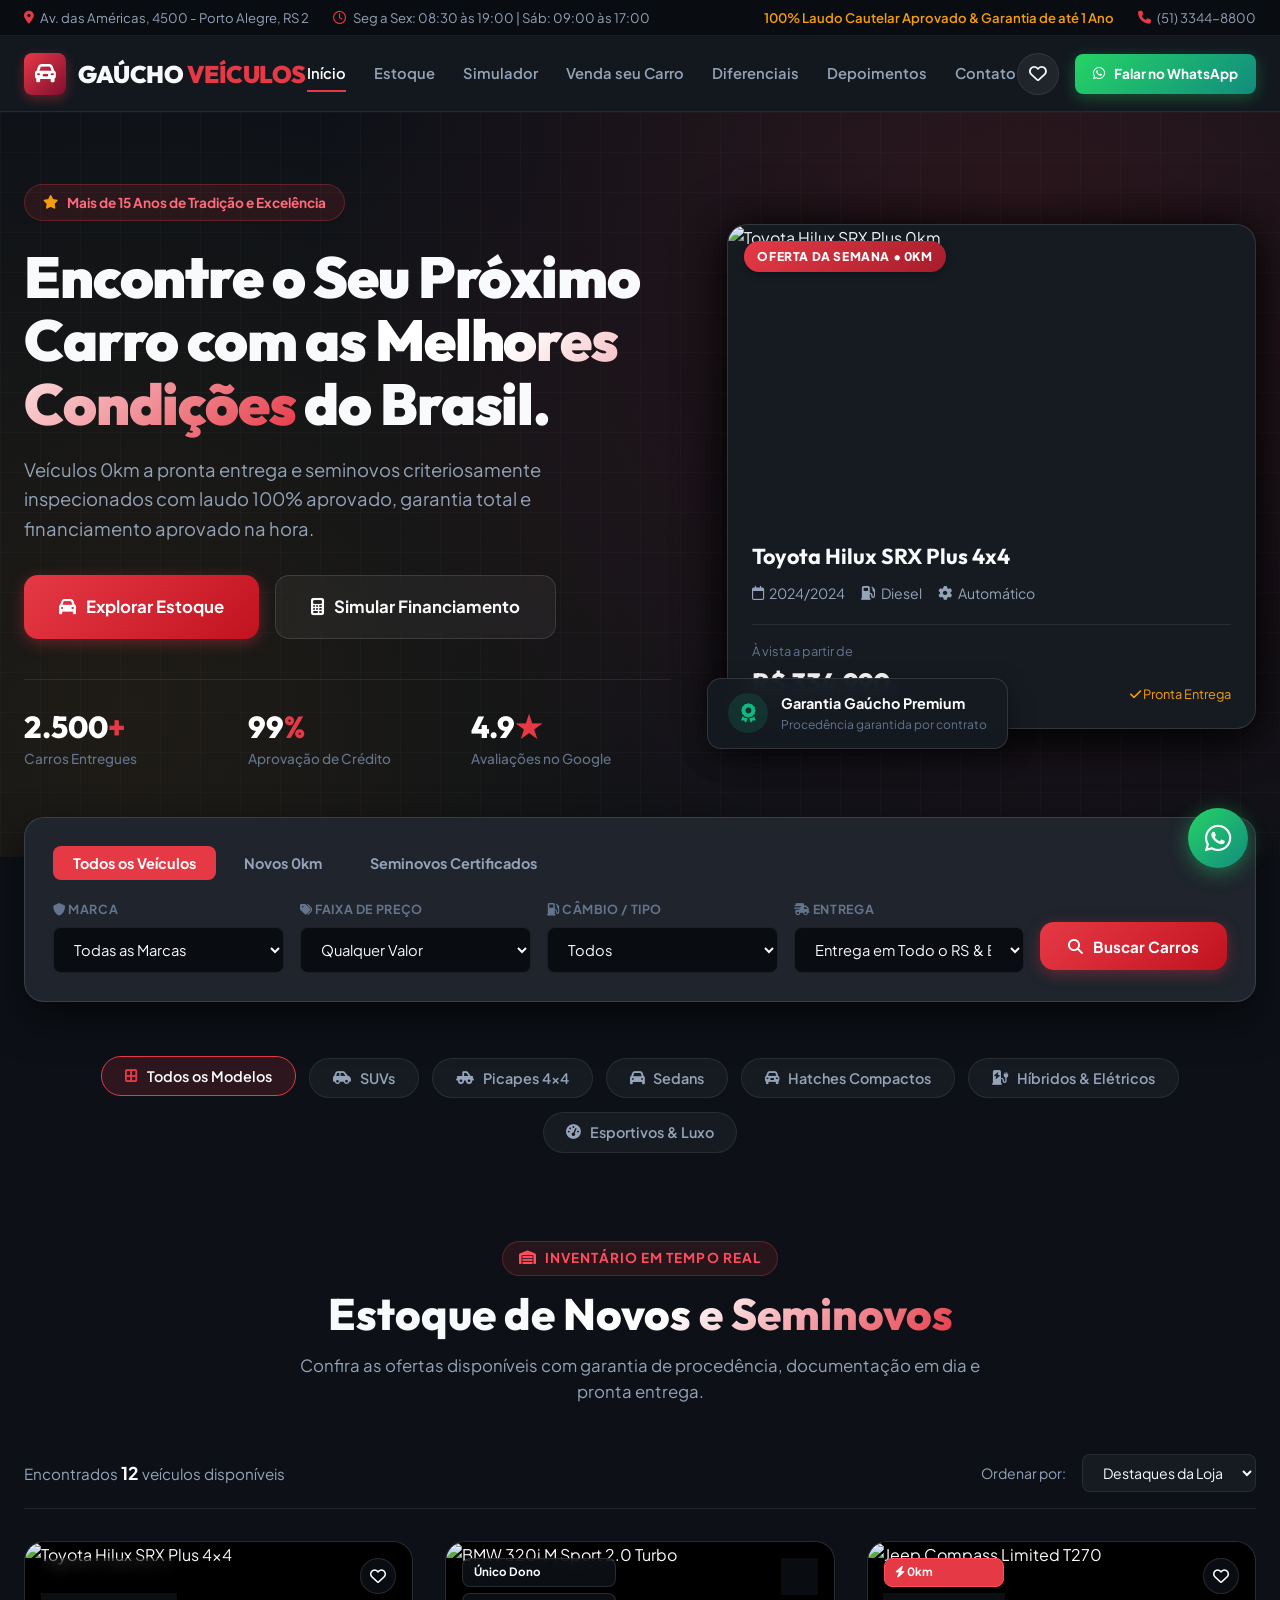
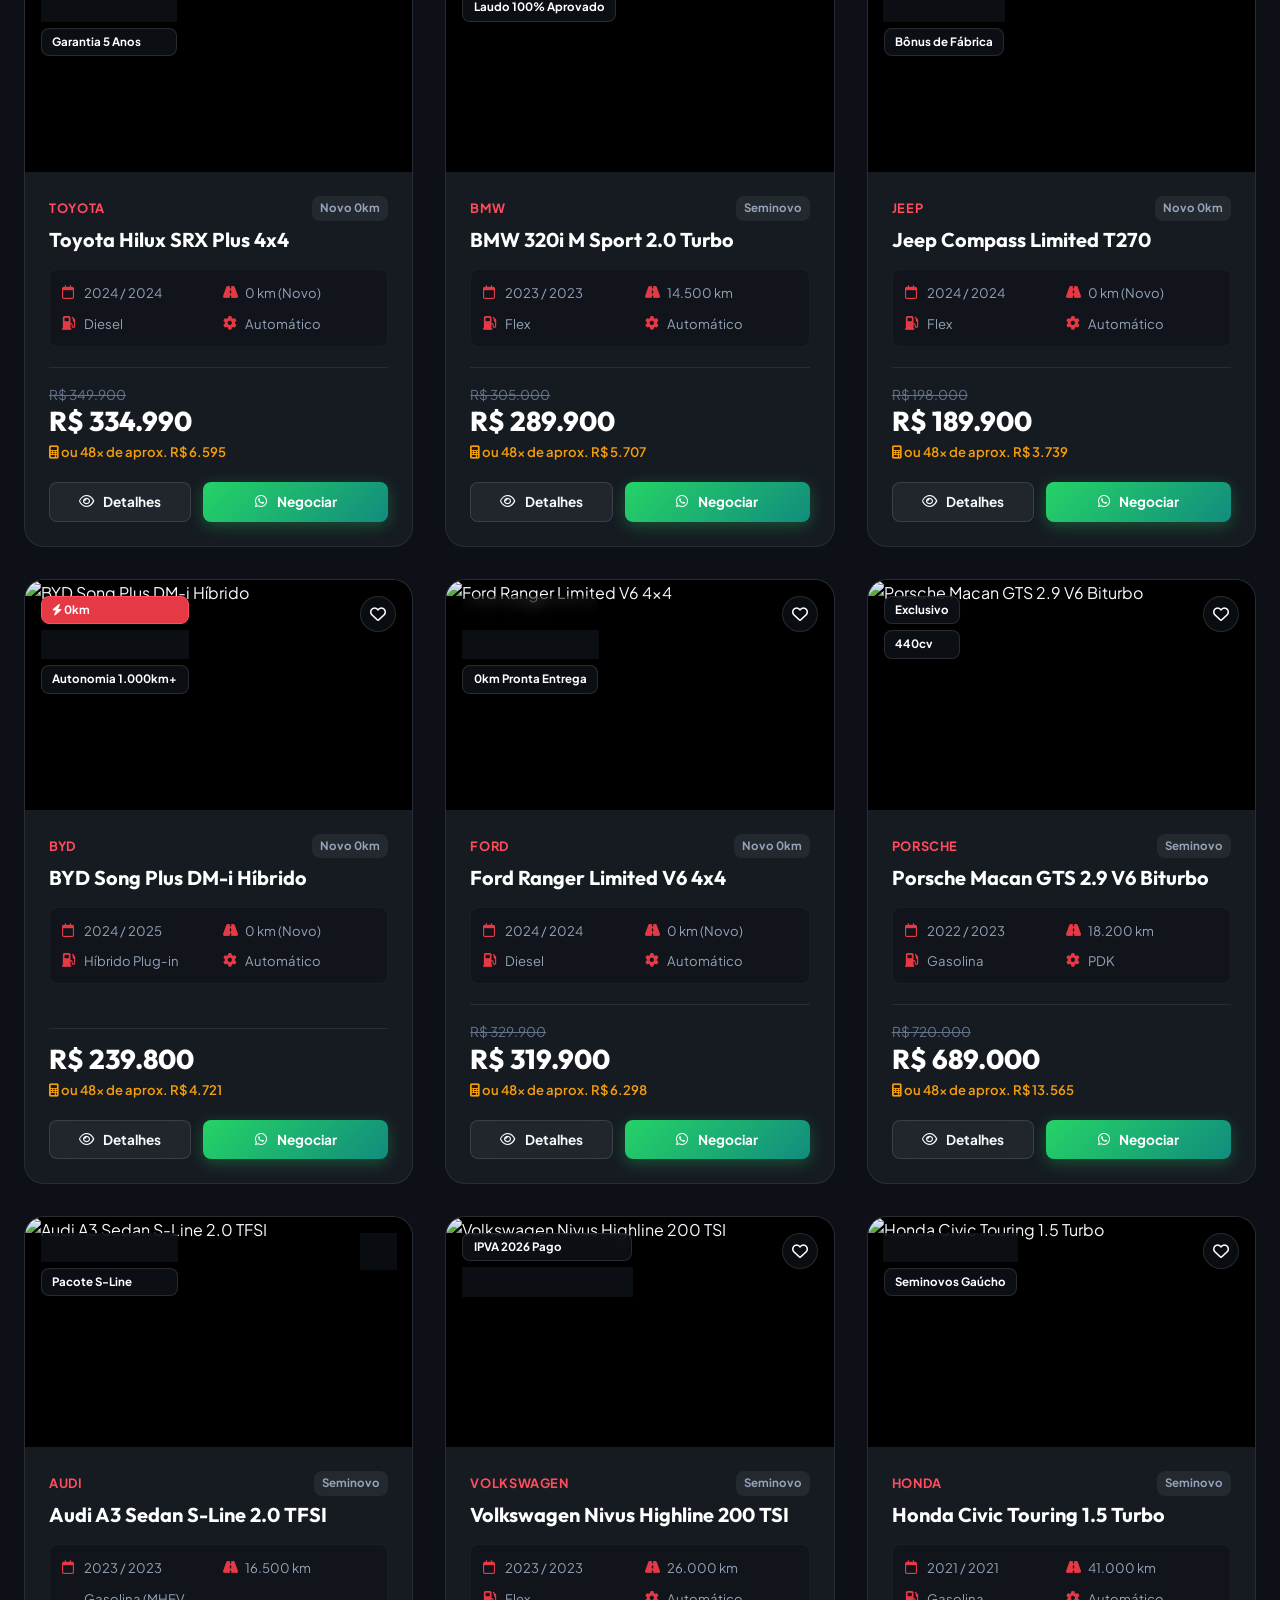
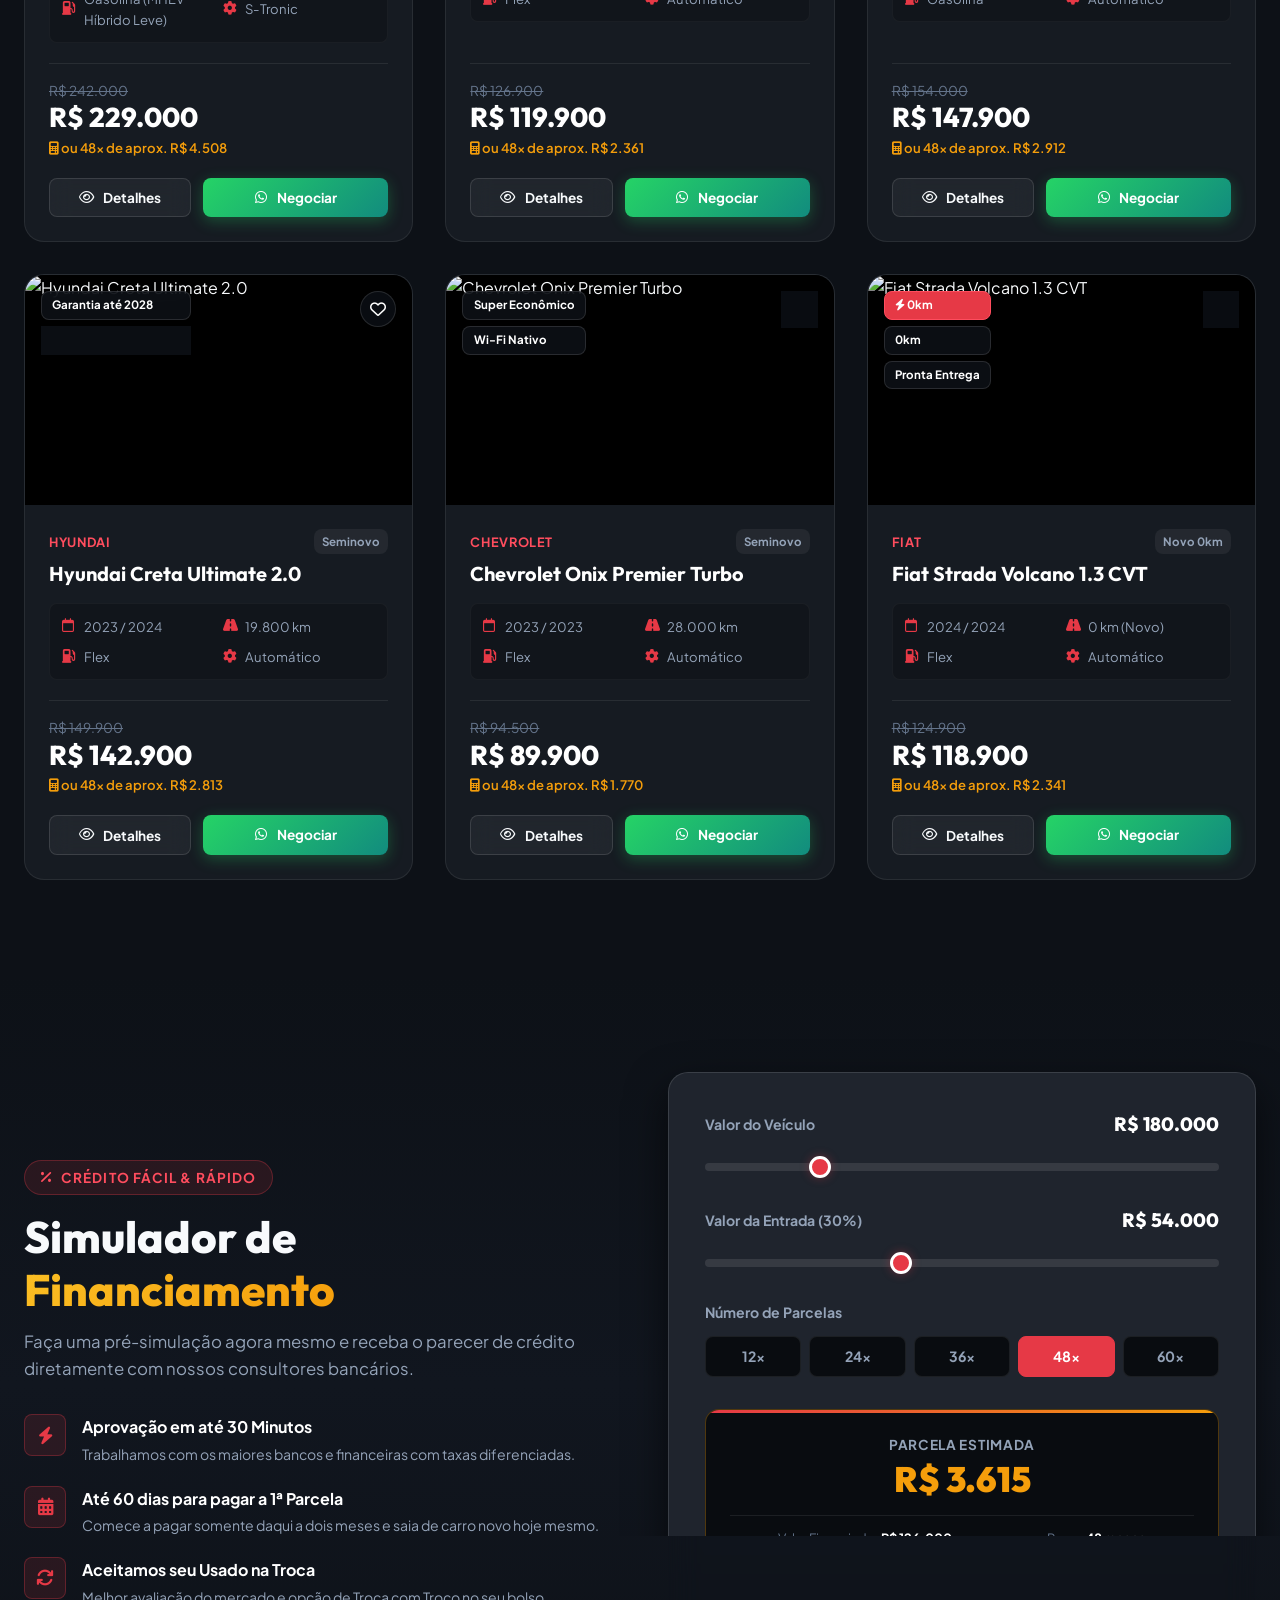
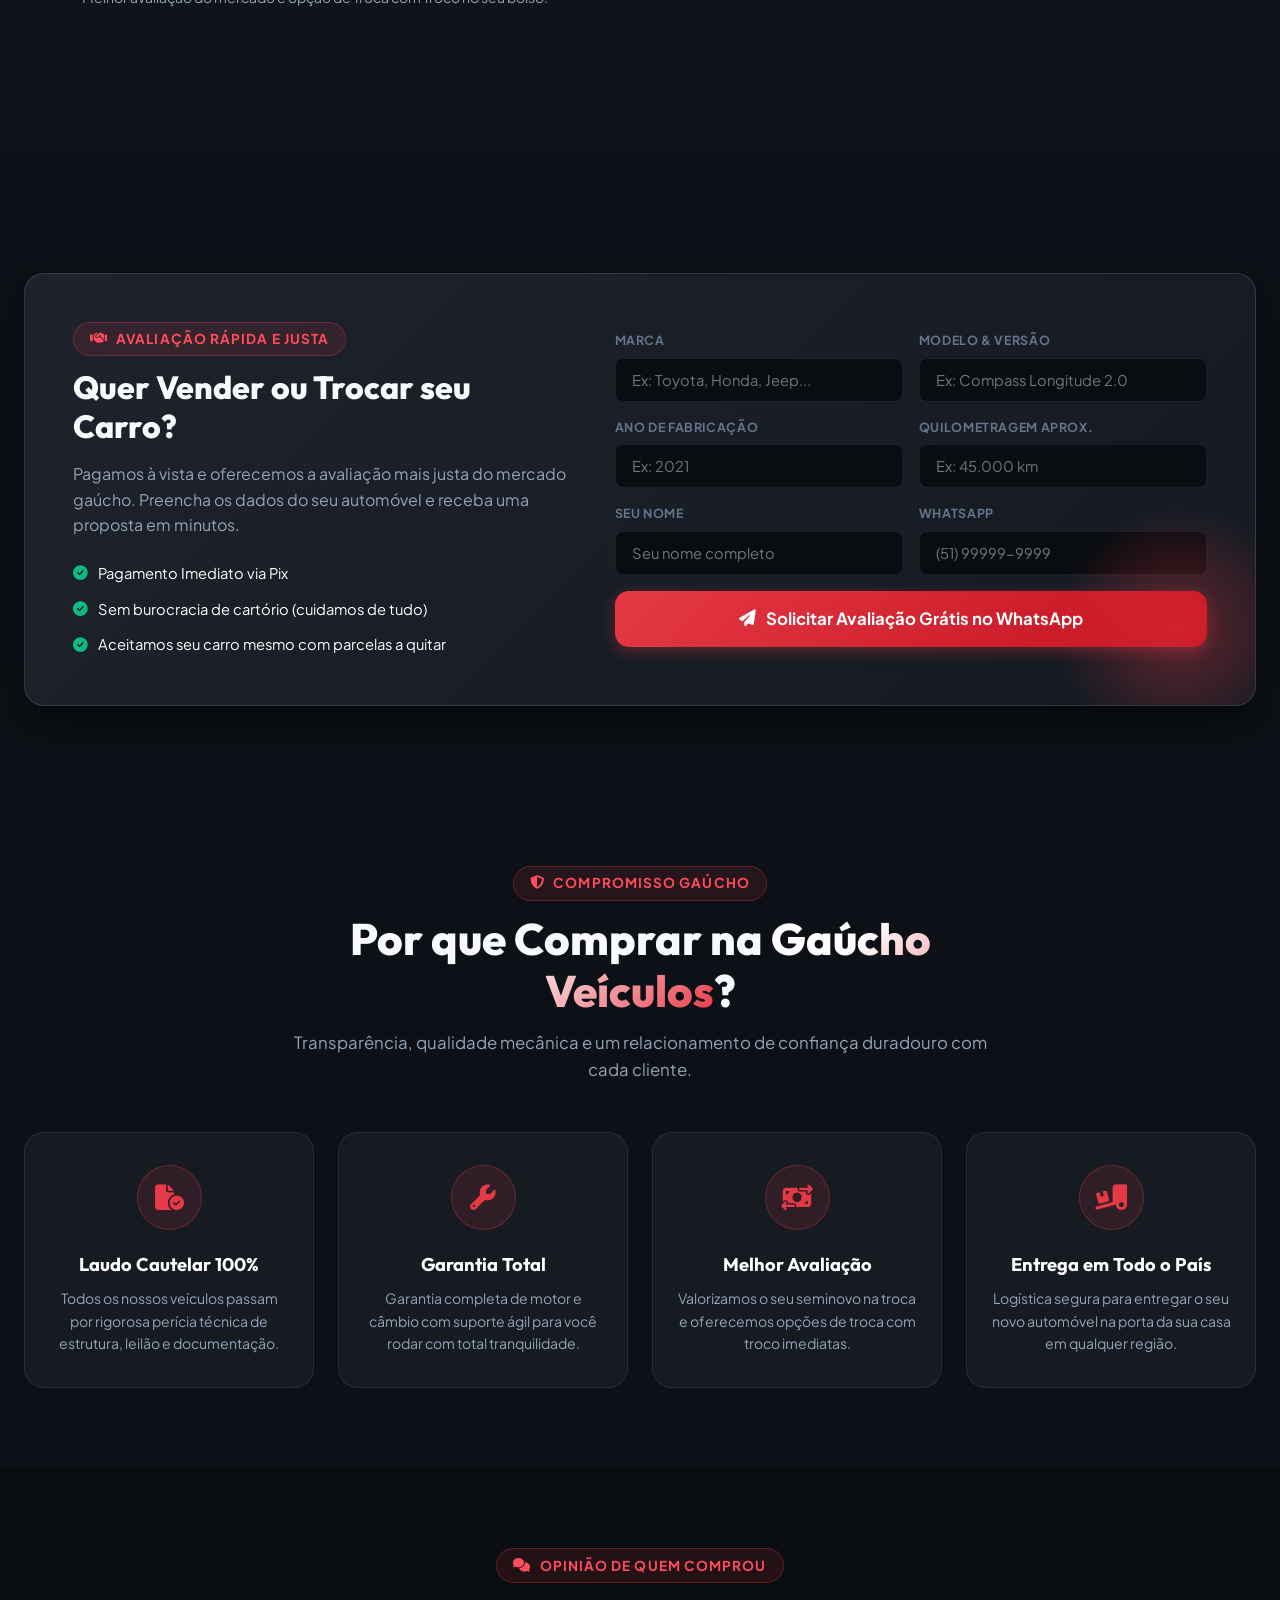
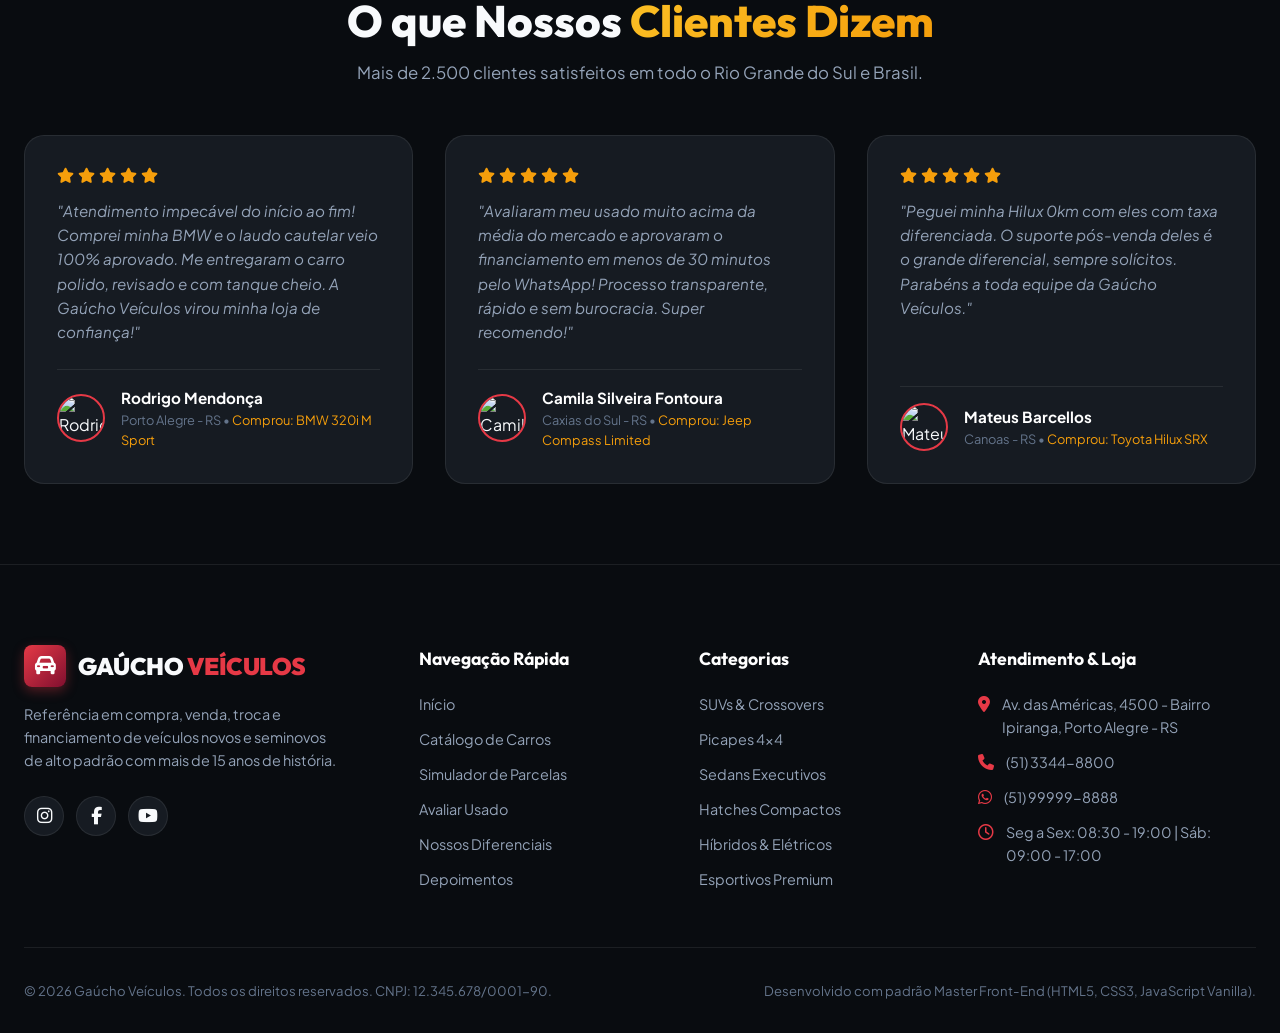
==== commit d46f43e3: "Alteração do Endereço" ====
--- a/index.html
+++ b/index.html
@@ -29,7 +29,7 @@
       <div class="topbar-info">
         <div class="topbar-item">
           <i class="fa-solid fa-location-dot"></i>
-          <span>Av. das Américas, 4500 - Porto Alegre, RS</span>
+          <span>Av. das Américas, 4500 - Porto Alegre, RS 2</span>
         </div>
         <div class="topbar-item">
           <i class="fa-regular fa-clock"></i>
